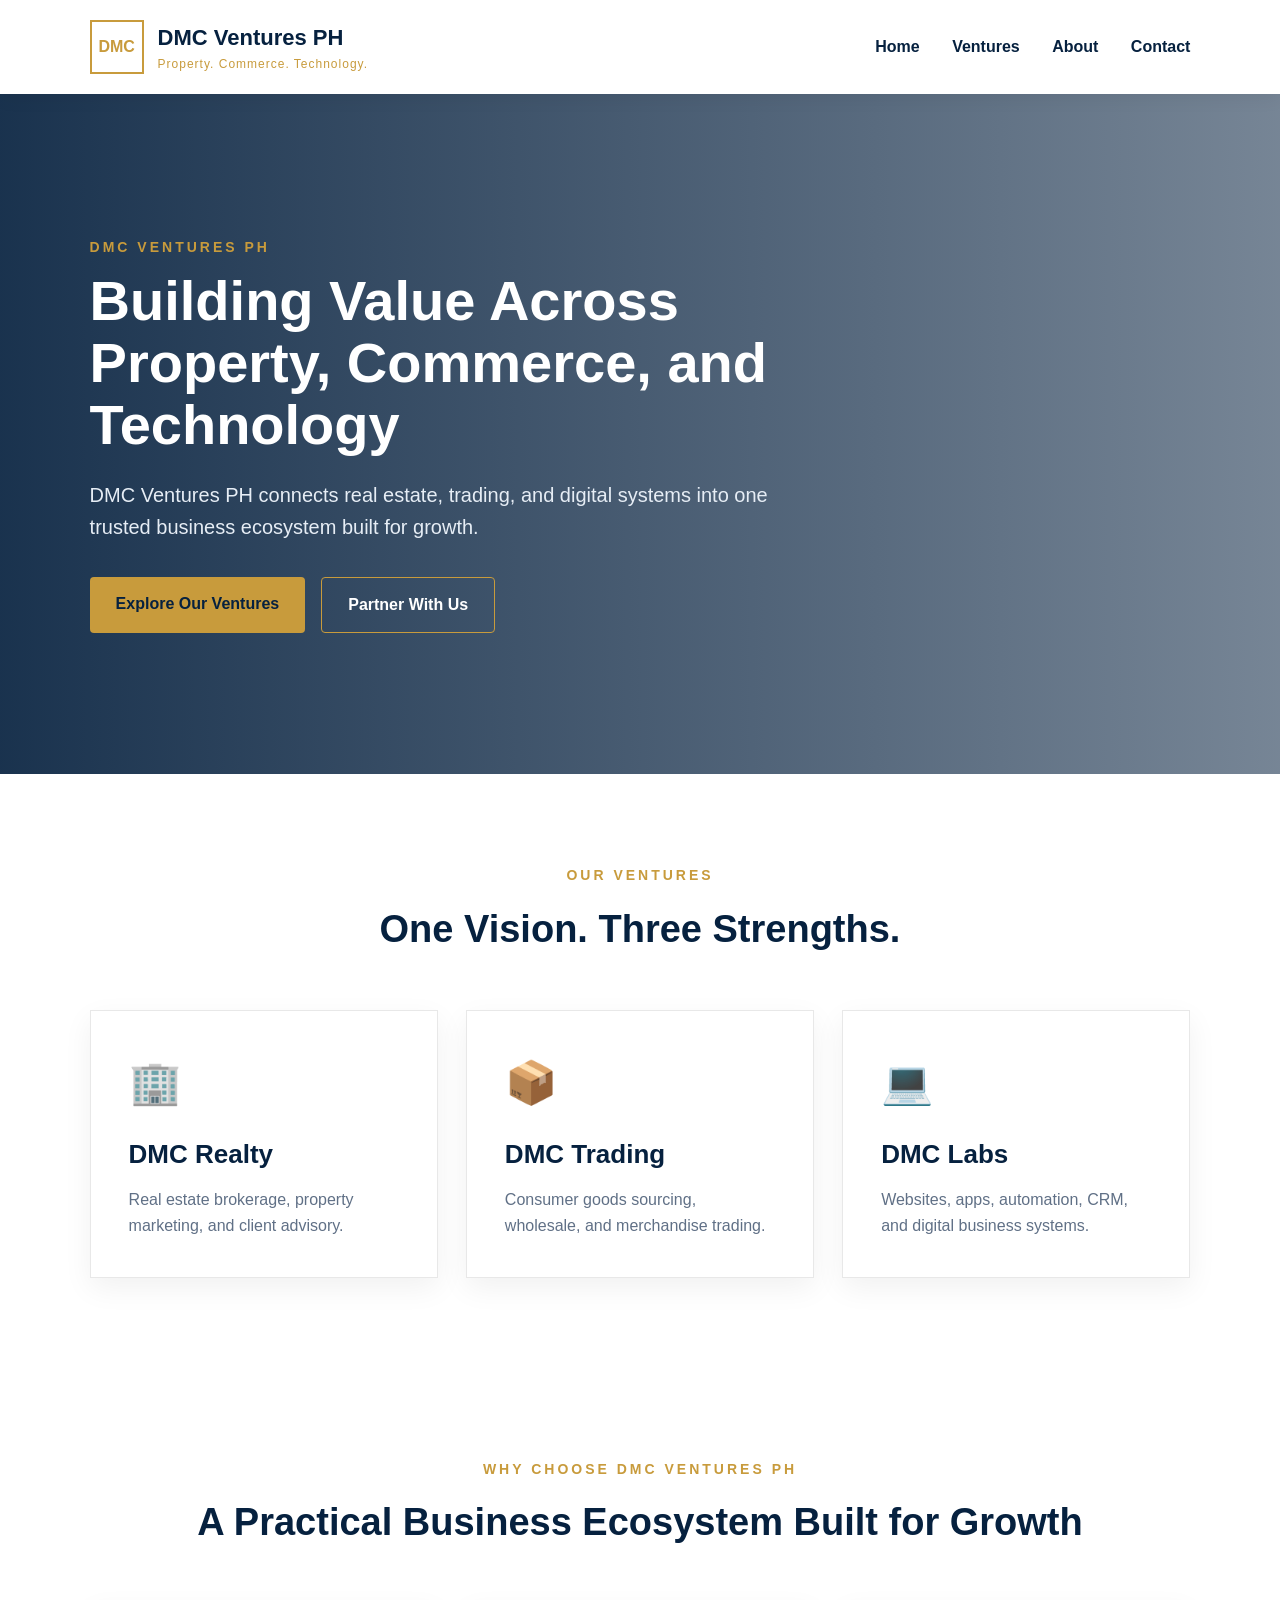
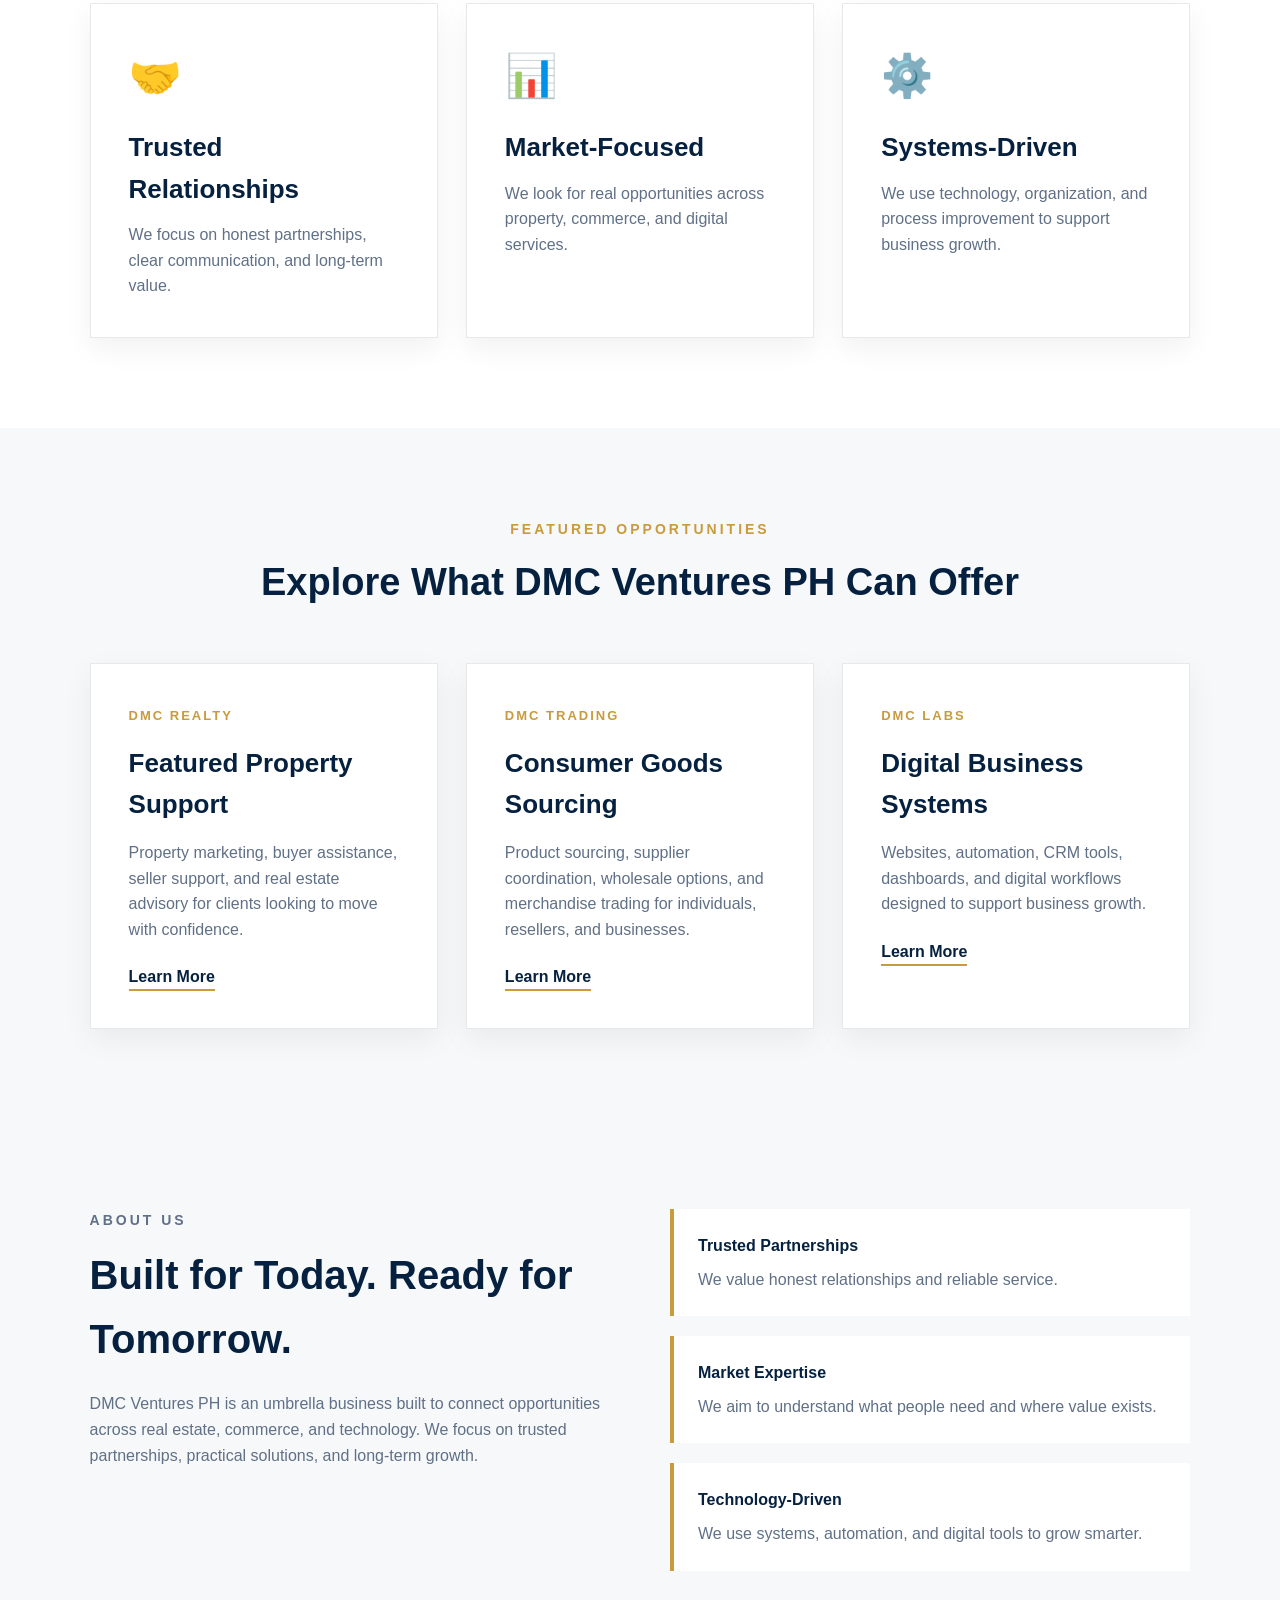
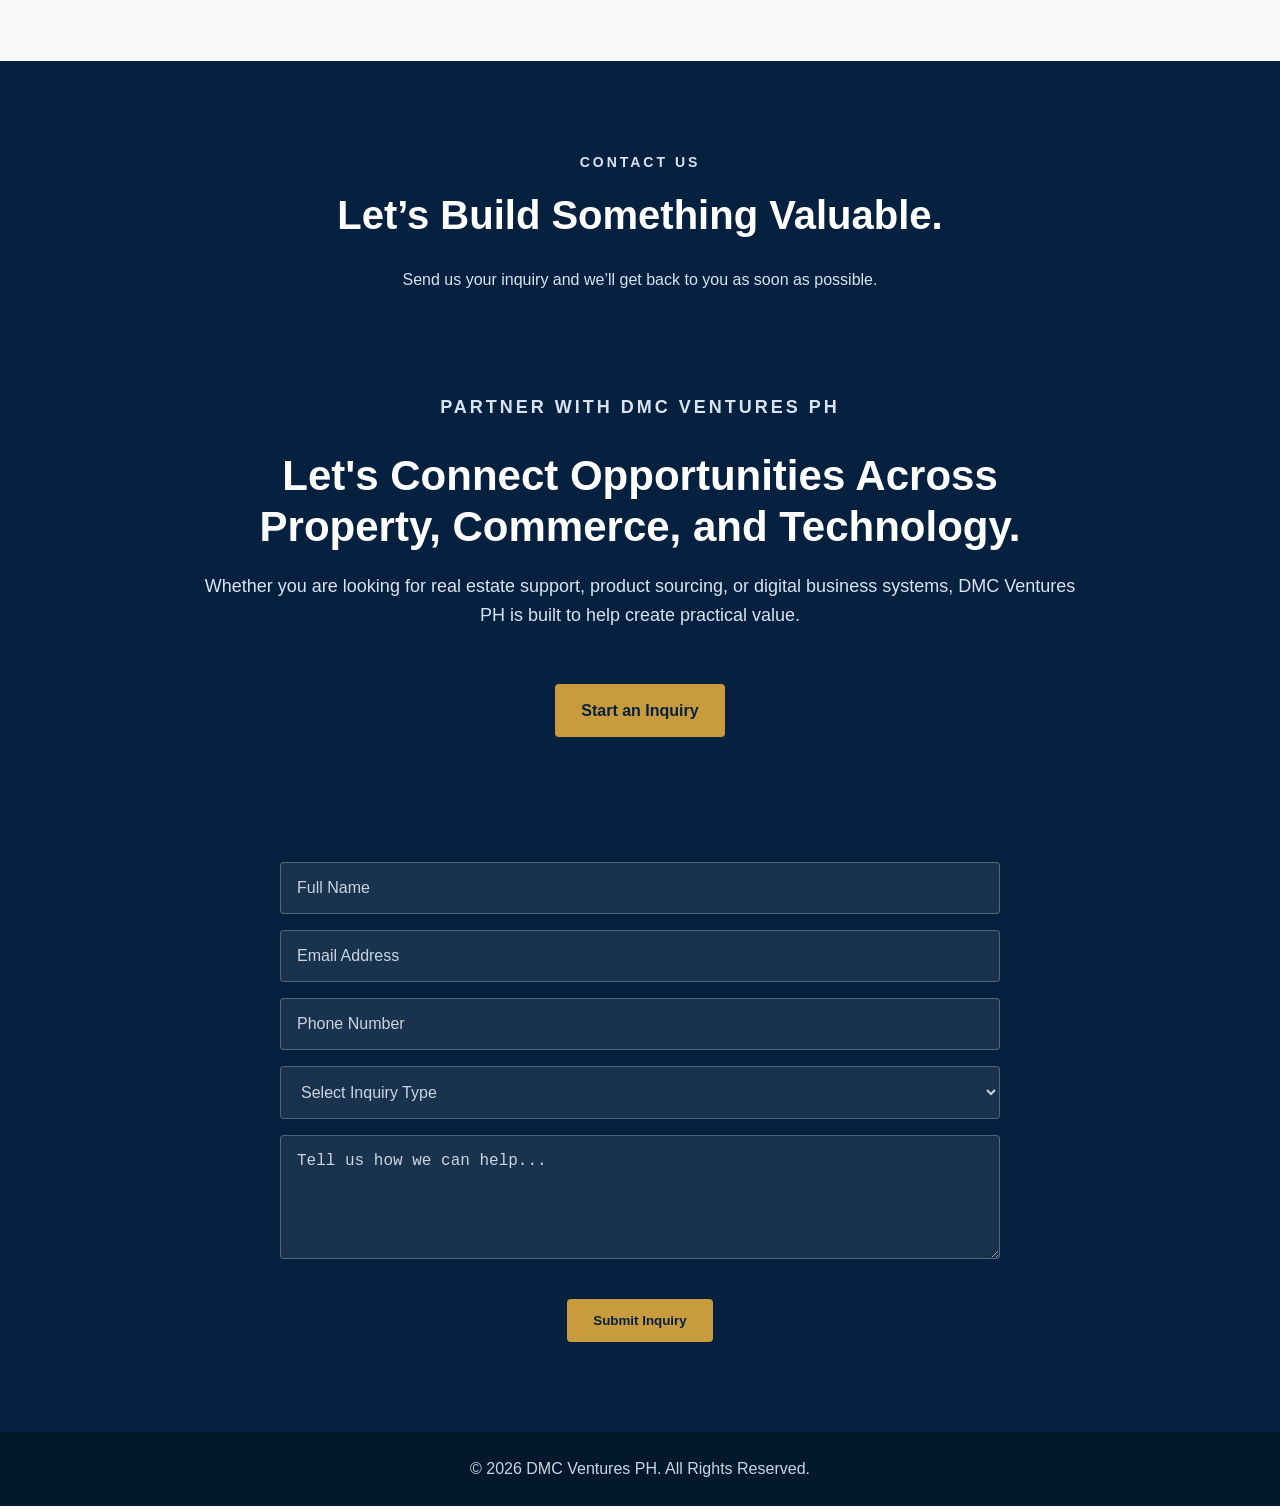
==== index.html @ 8326c9f7 "Add featured opportunities section" ====
<!DOCTYPE html>
<html lang="en">
<head>
  <meta charset="UTF-8" />
  <meta name="viewport" content="width=device-width, initial-scale=1.0" />
  <title>DMC Ventures PH</title>
  <link rel="stylesheet" href="style.css" />
</head>
<body>

  <header class="navbar">
    <div class="logo">
      <div class="logo-mark">DMC</div>
      <div>
        <h1>DMC Ventures PH</h1>
        <p>Property. Commerce. Technology.</p>
      </div>
    </div>

    <nav>
      <a href="#home">Home</a>
      <a href="#ventures">Ventures</a>
      <a href="#about">About</a>
      <a href="#contact">Contact</a>
    </nav>
  </header>

  <section id="home" class="hero">
    <div class="hero-content">
      <p class="eyebrow">DMC Ventures PH</p>
      <h2>Building Value Across Property, Commerce, and Technology</h2>
      <p class="hero-text">
        DMC Ventures PH connects real estate, trading, and digital systems into one trusted business ecosystem built for growth.
      </p>

      <div class="hero-buttons">
        <a href="#ventures" class="btn primary">Explore Our Ventures</a>
        <a href="#contact" class="btn secondary">Partner With Us</a>
      </div>
    </div>
  </section>

  <section id="ventures" class="section">
  <p class="eyebrow center">Our Ventures</p>
  <h2 class="section-title">One Vision. Three Strengths.</h2>

  <div class="cards">
    <a href="realty.html" class="card">
      <div class="icon">🏢</div>
      <h3>DMC Realty</h3>
      <p>Real estate brokerage, property marketing, and client advisory.</p>
    </a>

    <a href="trading.html" class="card">
      <div class="icon">📦</div>
      <h3>DMC Trading</h3>
      <p>Consumer goods sourcing, wholesale, and merchandise trading.</p>
    </a>

    <a href="labs.html" class="card">
      <div class="icon">💻</div>
      <h3>DMC Labs</h3>
      <p>Websites, apps, automation, CRM, and digital business systems.</p>
    </a>
  </div>
</section>

<section class="section why">
  <p class="eyebrow center">Why Choose DMC Ventures PH</p>
  <h2 class="section-title">A Practical Business Ecosystem Built for Growth</h2>

  <div class="cards">
    <div class="card">
      <div class="icon">🤝</div>
      <h3>Trusted Relationships</h3>
      <p>We focus on honest partnerships, clear communication, and long-term value.</p>
    </div>

    <div class="card">
      <div class="icon">📊</div>
      <h3>Market-Focused</h3>
      <p>We look for real opportunities across property, commerce, and digital services.</p>
    </div>

    <div class="card">
      <div class="icon">⚙️</div>
      <h3>Systems-Driven</h3>
      <p>We use technology, organization, and process improvement to support business growth.</p>
    </div>
  </div>
</section>

<section class="section featured-section">
  <p class="eyebrow center">Featured Opportunities</p>
  <h2 class="section-title">Explore What DMC Ventures PH Can Offer</h2>

  <div class="featured-grid">
    <div class="featured-card">
      <div class="featured-label">DMC Realty</div>
      <h3>Featured Property Support</h3>
      <p>
        Property marketing, buyer assistance, seller support, and real estate advisory
        for clients looking to move with confidence.
      </p>
      <a href="realty.html">Learn More</a>
    </div>

    <div class="featured-card">
      <div class="featured-label">DMC Trading</div>
      <h3>Consumer Goods Sourcing</h3>
      <p>
        Product sourcing, supplier coordination, wholesale options, and merchandise
        trading for individuals, resellers, and businesses.
      </p>
      <a href="trading.html">Learn More</a>
    </div>

    <div class="featured-card">
      <div class="featured-label">DMC Labs</div>
      <h3>Digital Business Systems</h3>
      <p>
        Websites, automation, CRM tools, dashboards, and digital workflows designed
        to support business growth.
      </p>
      <a href="labs.html">Learn More</a>
    </div>
  </div>
</section>

  <section id="about" class="about">
    <div>
      <p class="eyebrow">About Us</p>
      <h2>Built for Today. Ready for Tomorrow.</h2>
      <p>
        DMC Ventures PH is an umbrella business built to connect opportunities across
        real estate, commerce, and technology. We focus on trusted partnerships,
        practical solutions, and long-term growth.
      </p>
    </div>

    <div class="features">
      <div>
        <h4>Trusted Partnerships</h4>
        <p>We value honest relationships and reliable service.</p>
      </div>

      <div>
        <h4>Market Expertise</h4>
        <p>We aim to understand what people need and where value exists.</p>
      </div>

      <div>
        <h4>Technology-Driven</h4>
        <p>We use systems, automation, and digital tools to grow smarter.</p>
      </div>
    </div>
  </section>

  <section id="contact" class="contact">
  <p class="eyebrow center">Contact Us</p>
  <h2>Let’s Build Something Valuable.</h2>
  <p class="contact-intro">
    Send us your inquiry and we’ll get back to you as soon as possible.
  </p>

  <section class="cta-section">
    <div class="cta-content">
      <p class="eyebrow">Partner With DMC Ventures PH</p>
      <h2>Let's Connect Opportunities Across Property, Commerce, and Technology.</h2>
      <p>
        Whether you are looking for real estate support, product sourcing, or digital business systems,
        DMC Ventures PH is built to help create practical value.
      </p>
      <a href="#contact" class="btn primary">Start an Inquiry</a>
    </div>
  </section>

  <form class="contact-form" action="thank-you.html" method="get">
    <input type="text" placeholder="Full Name" required />
    <input type="email" placeholder="Email Address" required />
    <input type="text" placeholder="Phone Number" />
    
    <select required>
      <option value="">Select Inquiry Type</option>
      <option value="realty">DMC Realty</option>
      <option value="trading">DMC Trading</option>
      <option value="labs">DMC Labs</option>
      <option value="general">General Inquiry</option>
    </select>

    <textarea placeholder="Tell us how we can help..." rows="5" required></textarea>

    <button type="submit" class="btn primary">Submit Inquiry</button>
  </form>

  <p id="formMessage" class="form-message"></p>
</section>

  <footer>
    <p>© 2026 DMC Ventures PH. All Rights Reserved.</p>
  </footer>

  <script src="script.js"></script>
</body>
</html>
---- style.css ----
:root {
  --navy: #06213f;
  --gold: #c89b3c;
  --light: #f7f8fa;
  --text: #1c2a39;
  --muted: #607086;
  --white: #ffffff;
}

* {
  margin: 0;
  padding: 0;
  box-sizing: border-box;
}

body {
  font-family: Arial, sans-serif;
  color: var(--text);
  background: var(--white);
  line-height: 1.6;
}

.navbar {
  width: 100%;
  padding: 20px 7%;
  display: flex;
  justify-content: space-between;
  align-items: center;
  background: var(--white);
  box-shadow: 0 4px 18px rgba(0, 0, 0, 0.06);
  position: sticky;
  top: 0;
  z-index: 10;
}

.logo {
  display: flex;
  align-items: center;
  gap: 14px;
}

.logo-mark {
  width: 54px;
  height: 54px;
  border: 2px solid var(--gold);
  color: var(--gold);
  display: flex;
  align-items: center;
  justify-content: center;
  font-weight: bold;
}

.logo h1 {
  font-size: 22px;
  color: var(--navy);
}

.logo p {
  font-size: 12px;
  color: var(--gold);
  letter-spacing: 1px;
}

nav a {
  text-decoration: none;
  color: var(--navy);
  margin-left: 28px;
  font-weight: 600;
}

nav a:hover {
  color: var(--gold);
}

.hero {
  min-height: 680px;
  background:
    linear-gradient(90deg, rgba(6, 33, 63, 0.92), rgba(6, 33, 63, 0.55)),
    url("https://images.unsplash.com/photo-1518005020951-eccb494ad742?auto=format&fit=crop&w=1600&q=80");
  background-size: cover;
  background-position: center;
  display: flex;
  align-items: center;
  padding: 0 7%;
  color: var(--white);
}

.hero-content {
  max-width: 720px;
}

.eyebrow {
  color: var(--gold);
  text-transform: uppercase;
  letter-spacing: 3px;
  font-weight: bold;
  font-size: 14px;
  margin-bottom: 12px;
}

.center {
  text-align: center;
}

.hero h2 {
  font-size: 56px;
  line-height: 1.1;
  margin-bottom: 24px;
}

.hero-text {
  font-size: 20px;
  color: #e6edf5;
  margin-bottom: 34px;
}

.hero-buttons {
  display: flex;
  gap: 16px;
}

.btn {
  display: inline-block;
  padding: 14px 26px;
  border-radius: 4px;
  text-decoration: none;
  font-weight: bold;
}

.primary {
  background: var(--gold);
  color: var(--navy);
}

.secondary {
  border: 1px solid var(--gold);
  color: var(--white);
}

.section {
  padding: 90px 7%;
  background: var(--white);
}

.section-title {
  text-align: center;
  font-size: 38px;
  color: var(--navy);
  margin-bottom: 50px;
}

.cards {
  display: grid;
  grid-template-columns: repeat(3, 1fr);
  gap: 28px;
}

.card {
  padding: 38px;
  border: 1px solid #e8e8e8;
  background: var(--white);
  box-shadow: 0 10px 28px rgba(0, 0, 0, 0.06);
  text-decoration: none;
  color: inherit;
  transition: transform 0.25s ease, box-shadow 0.25s ease;
}

.card:hover {
  transform: translateY(-8px);
  box-shadow: 0 18px 40px rgba(0, 0, 0, 0.12);
}


.icon {
  font-size: 42px;
  margin-bottom: 18px;
}

.card h3 {
  color: var(--navy);
  font-size: 26px;
  margin-bottom: 12px;
}

.card p {
  color: var(--muted);
}

.about {
  padding: 90px 7%;
  background: var(--light);
  display: grid;
  grid-template-columns: 1fr 1fr;
  gap: 60px;
}

.about h2 {
  color: var(--navy);
  font-size: 40px;
  margin-bottom: 20px;
}

.about p {
  color: var(--muted);
}

.features {
  display: grid;
  gap: 20px;
}

.features div {
  background: var(--white);
  padding: 24px;
  border-left: 4px solid var(--gold);
}

.features h4 {
  color: var(--navy);
  margin-bottom: 8px;
}

.contact {
  padding: 90px 7%;
  text-align: center;
  background: var(--navy);
  color: var(--white);
}

.contact h2 {
  font-size: 40px;
  margin-bottom: 20px;
}

.contact p {
  margin-bottom: 10px;
  color: #d8e3ef;
}

.contact .btn {
  margin-top: 24px;
}

footer {
  background: #03172d;
  color: #cbd5e1;
  text-align: center;
  padding: 24px;
}

@media (max-width: 900px) {
  .navbar {
    flex-direction: column;
    gap: 20px;
  }

  nav a {
    margin: 0 10px;
  }

  .hero h2 {
    font-size: 40px;
  }

  .cards,
  .about {
    grid-template-columns: 1fr;
  }

  .hero-buttons {
    flex-direction: column;
  }
}

.realty-hero {
  background:
    linear-gradient(90deg, rgba(6, 33, 63, 0.92), rgba(6, 33, 63, 0.48)),
    url("https://images.unsplash.com/photo-1560518883-ce09059eeffa?auto=format&fit=crop&w=1600&q=80");
  background-size: cover;
  background-position: center;
}

.trading-hero {
  background:
    linear-gradient(90deg, rgba(6, 33, 63, 0.92), rgba(6, 33, 63, 0.48)),
    url("https://images.unsplash.com/photo-1586528116311-ad8dd3c8310d?auto=format&fit=crop&w=1600&q=80");
  background-size: cover;
  background-position: center;
}

.labs-hero {
  background:
    linear-gradient(90deg, rgba(6, 33, 63, 0.92), rgba(6, 33, 63, 0.48)),
    url("https://images.unsplash.com/photo-1516321318423-f06f85e504b3?auto=format&fit=crop&w=1600&q=80");
  background-size: cover;
  background-position: center;
}

.contact-intro {
  max-width: 620px;
  margin: 0 auto 30px;
}

.contact-form {
  max-width: 720px;
  margin: 35px auto 0;
  display: grid;
  gap: 16px;
}

.contact-form input,
.contact-form select,
.contact-form textarea {
  width: 100%;
  padding: 16px;
  border: 1px solid rgba(255, 255, 255, 0.25);
  border-radius: 4px;
  background: rgba(255, 255, 255, 0.08);
  color: white;
  font-size: 16px;
  outline: none;
}

.contact-form input::placeholder,
.contact-form textarea::placeholder {
  color: #cbd5e1;
}

.contact-form select {
  color: #cbd5e1;
}

.contact-form option {
  color: #06213f;
}

.contact-form button {
  border: none;
  cursor: pointer;
  width: fit-content;
  margin: 10px auto 0;
}

.form-message {
  margin-top: 20px;
  color: #c89b3c;
  font-weight: bold;
  display: none;
}

.form-message.show {
  display: block;
}

.thank-you-page {
  min-height: 70vh;
  background: var(--light);
  display: flex;
  align-items: center;
  justify-content: center;
  padding: 80px 7%;
}

.thank-you-box {
  max-width: 760px;
  background: var(--white);
  padding: 60px;
  text-align: center;
  box-shadow: 0 14px 40px rgba(0, 0, 0, 0.08);
  border-top: 5px solid var(--gold);
}

.thank-you-box h2 {
  color: var(--navy);
  font-size: 42px;
  margin-bottom: 20px;
}

.thank-you-box p {
  color: var(--muted);
  margin-bottom: 30px;
}

.cta-section {
  padding: 90px 7%;
  background:
    linear-gradient(90deg, rgba(6, 33, 63, 0.94), rgba(6, 33, 63, 0.82)),
    url("https://images.unsplash.com/photo-1486406146926-c627a92ad1ab?auto=format&fit=crop&w=1600&q=80");
  background-size: cover;
  background-position: center;
  color: var(--white);
  text-align: center;
}

.cta-content {
  max-width: 900px;
  margin: 0 auto;
}

.cta-content h2 {
  font-size: 42px;
  line-height: 1.2;
  margin-bottom: 20px;
}

.cta-content p {
  color: #d8e3ef;
  font-size: 18px;
  margin-bottom: 30px;
}

.process-section {
  background: var(--light);
}

.process-grid {
  display: grid;
  grid-template-columns: repeat(3, 1fr);
  gap: 28px;
}

.process-step {
  background: var(--white);
  padding: 36px;
  border-top: 4px solid var(--gold);
  box-shadow: 0 10px 28px rgba(0, 0, 0, 0.06);
}

.process-step span {
  color: var(--gold);
  font-size: 18px;
  font-weight: bold;
  letter-spacing: 2px;
}

.process-step h3 {
  color: var(--navy);
  font-size: 24px;
  margin: 14px 0 10px;
}

.process-step p {
  color: var(--muted);
}

@media (max-width: 900px) {
  .process-grid {
    grid-template-columns: 1fr;
  }
}

.featured-section {
  background: var(--light);
}

.featured-grid {
  display: grid;
  grid-template-columns: repeat(3, 1fr);
  gap: 28px;
}

.featured-card {
  background: var(--white);
  padding: 38px;
  border: 1px solid #e8e8e8;
  box-shadow: 0 10px 28px rgba(0, 0, 0, 0.06);
  transition: transform 0.25s ease, box-shadow 0.25s ease;
}

.featured-card:hover {
  transform: translateY(-8px);
  box-shadow: 0 18px 40px rgba(0, 0, 0, 0.12);
}

.featured-label {
  display: inline-block;
  color: var(--gold);
  font-size: 13px;
  font-weight: bold;
  text-transform: uppercase;
  letter-spacing: 2px;
  margin-bottom: 16px;
}

.featured-card h3 {
  color: var(--navy);
  font-size: 26px;
  margin-bottom: 14px;
}

.featured-card p {
  color: var(--muted);
  margin-bottom: 22px;
}

.featured-card a {
  color: var(--navy);
  font-weight: bold;
  text-decoration: none;
  border-bottom: 2px solid var(--gold);
  padding-bottom: 4px;
}

.featured-card a:hover {
  color: var(--gold);
}

@media (max-width: 900px) {
  .featured-grid {
    grid-template-columns: 1fr;
  }
}
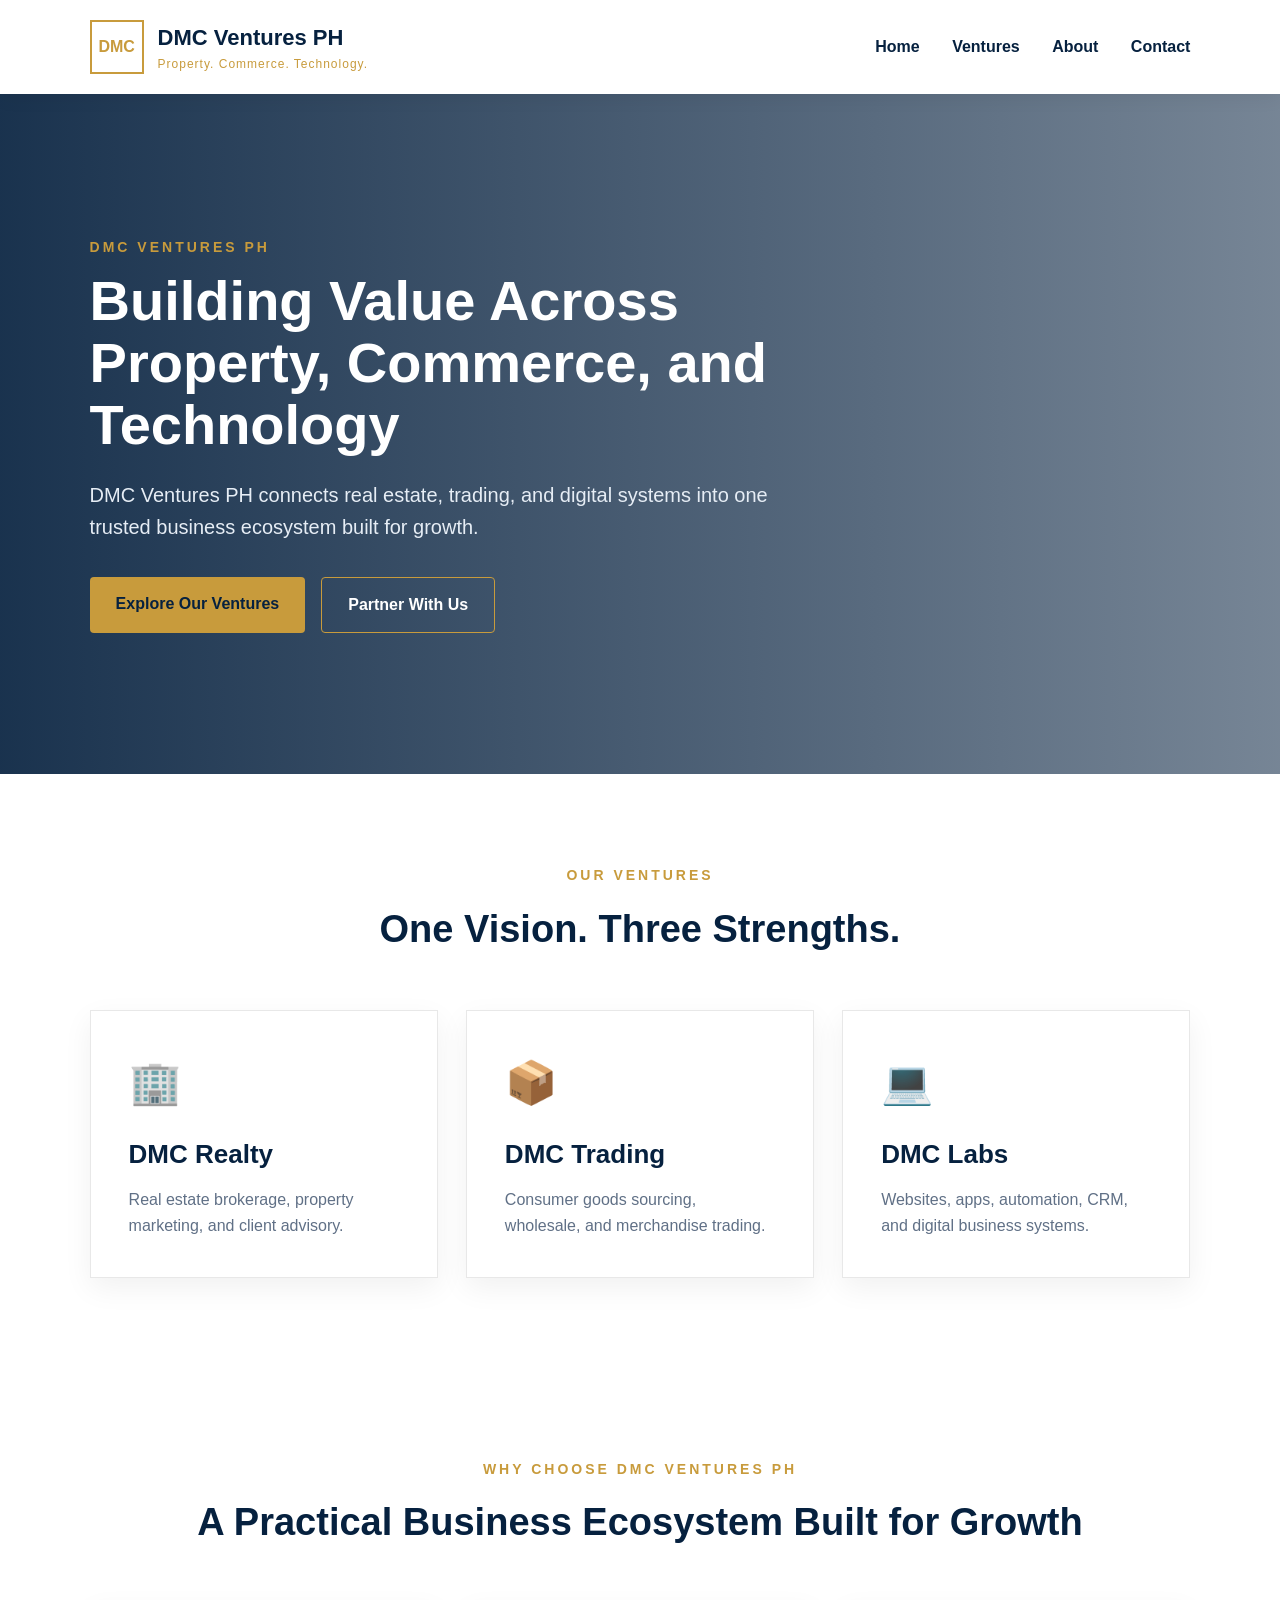
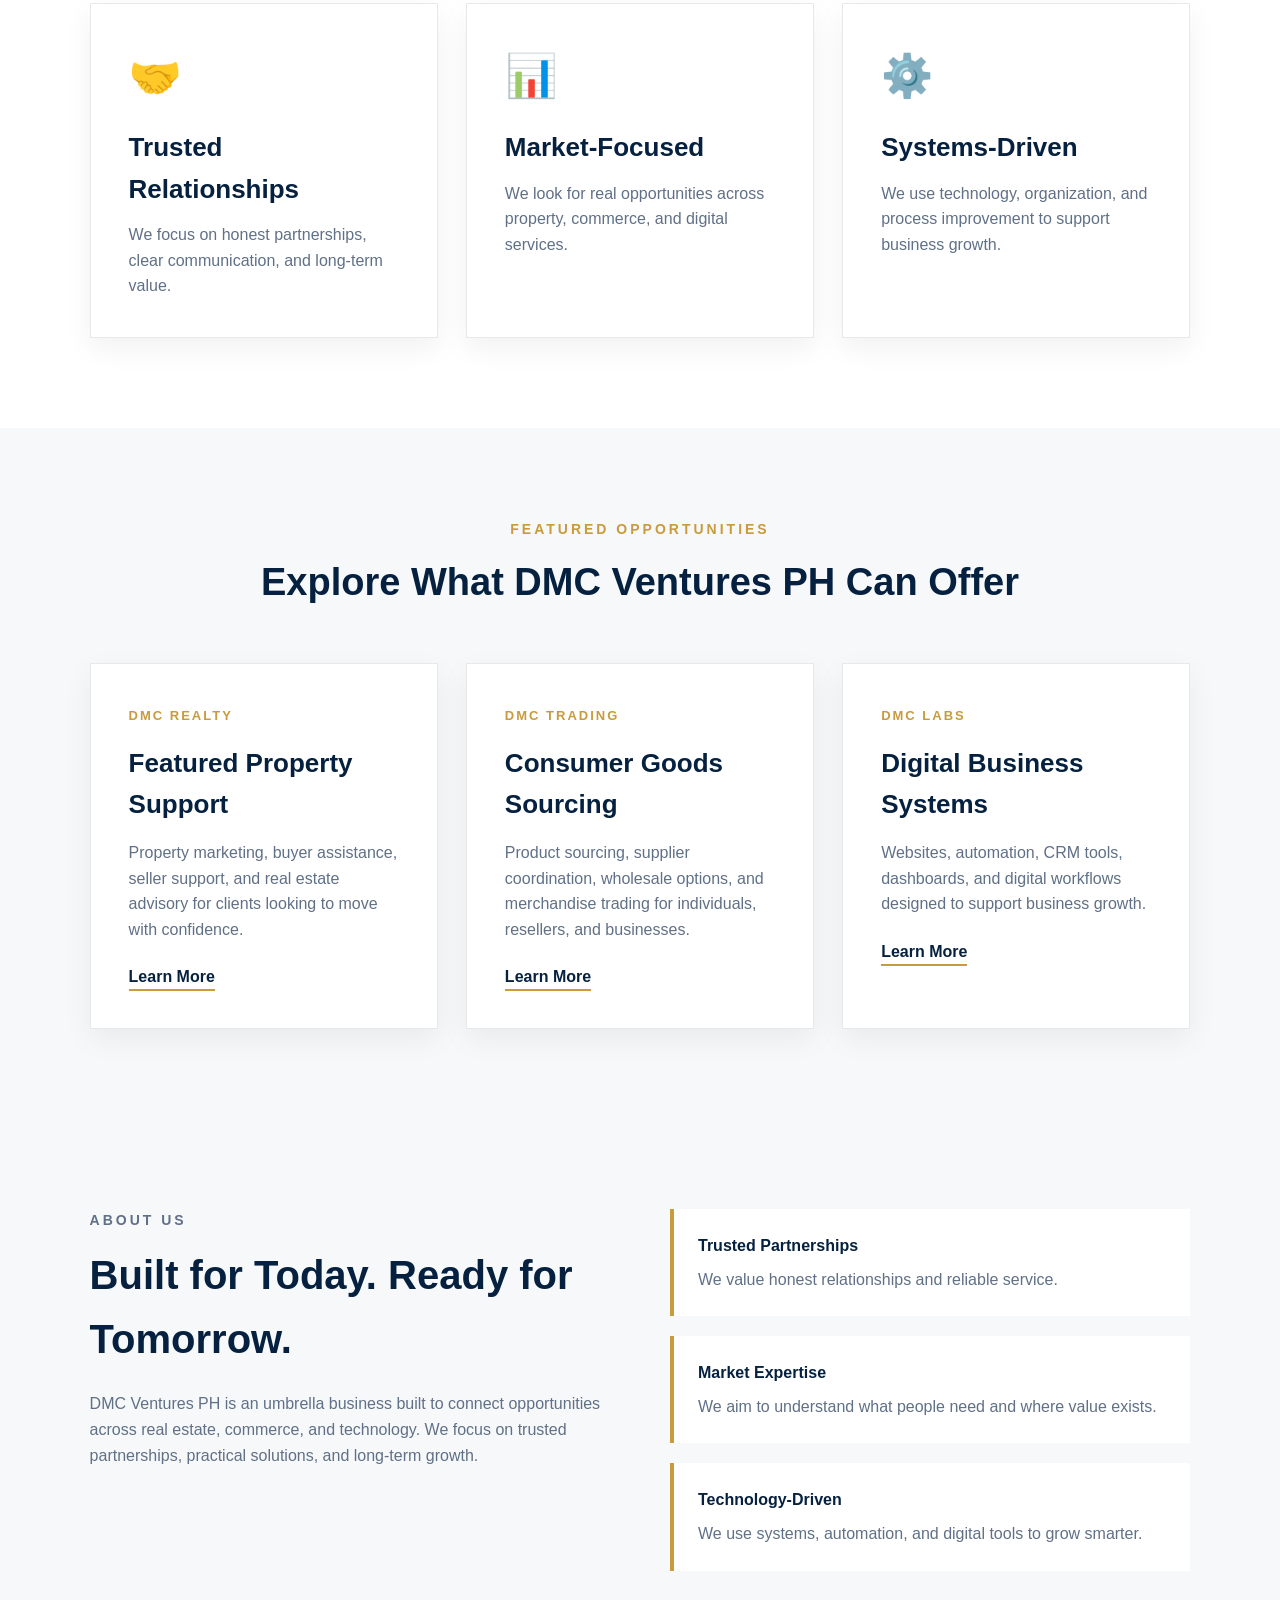
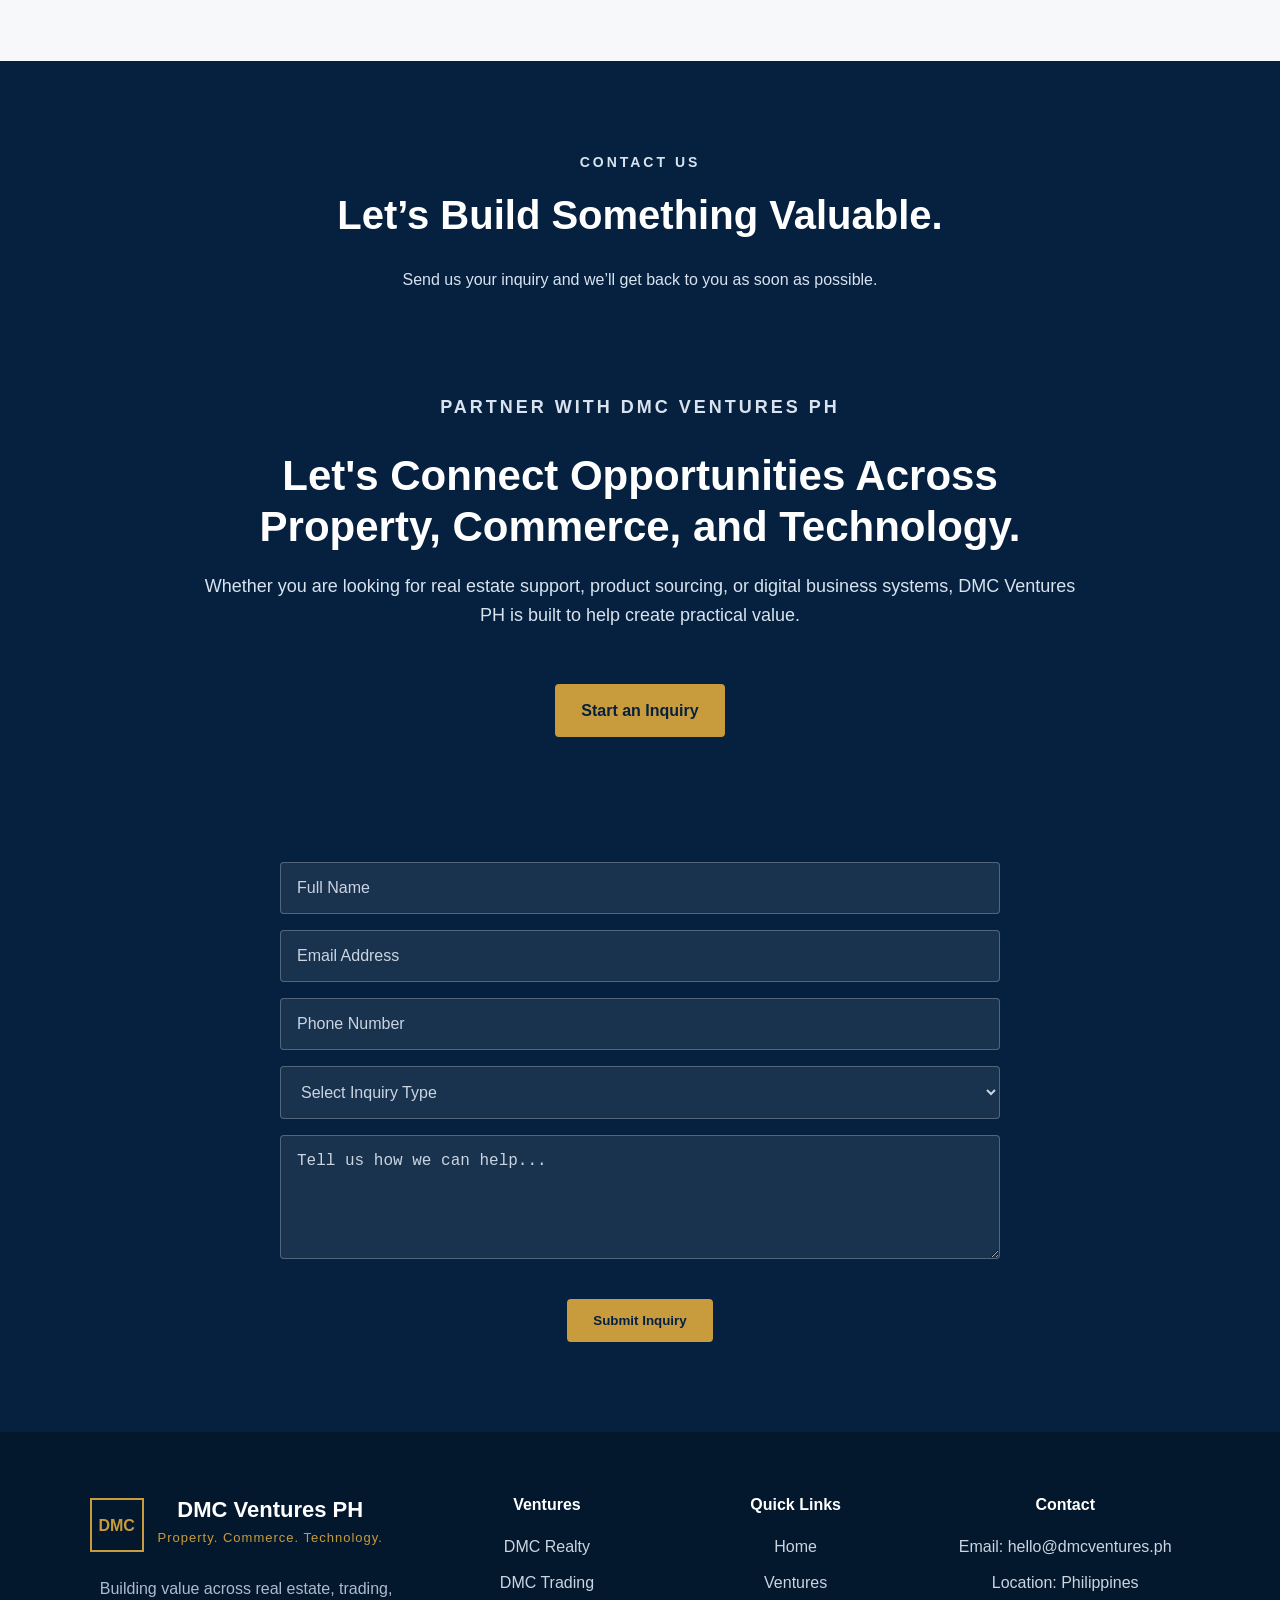
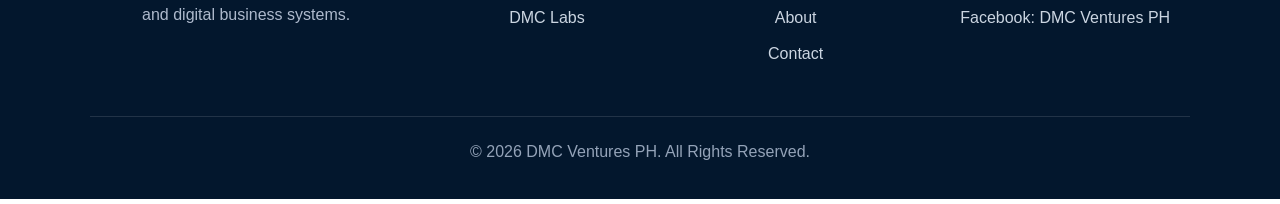
==== commit 1a9d579b: "Upgrade footer and quick links" ====
--- a/index.html
+++ b/index.html
@@ -196,9 +196,48 @@
   <p id="formMessage" class="form-message"></p>
 </section>
 
-  <footer>
+  <footer class="site-footer">
+  <div class="footer-grid">
+    <div>
+      <div class="footer-brand">
+        <div class="logo-mark">DMC</div>
+        <div>
+          <h3>DMC Ventures PH</h3>
+          <p>Property. Commerce. Technology.</p>
+        </div>
+      </div>
+      <p class="footer-text">
+        Building value across real estate, trading, and digital business systems.
+      </p>
+    </div>
+
+    <div>
+      <h4>Ventures</h4>
+      <a href="realty.html">DMC Realty</a>
+      <a href="trading.html">DMC Trading</a>
+      <a href="labs.html">DMC Labs</a>
+    </div>
+
+    <div>
+      <h4>Quick Links</h4>
+      <a href="#home">Home</a>
+      <a href="#ventures">Ventures</a>
+      <a href="#about">About</a>
+      <a href="#contact">Contact</a>
+    </div>
+
+    <div>
+      <h4>Contact</h4>
+      <p>Email: hello@dmcventures.ph</p>
+      <p>Location: Philippines</p>
+      <p>Facebook: DMC Ventures PH</p>
+    </div>
+  </div>
+
+  <div class="footer-bottom">
     <p>© 2026 DMC Ventures PH. All Rights Reserved.</p>
-  </footer>
+  </div>
+</footer>
 
   <script src="script.js"></script>
 </body>
--- a/style.css
+++ b/style.css
@@ -509,4 +509,73 @@
   .featured-grid {
     grid-template-columns: 1fr;
   }
+}
+
+.site-footer {
+  background: #03172d;
+  color: #cbd5e1;
+  padding: 60px 7% 24px;
+}
+
+.footer-grid {
+  display: grid;
+  grid-template-columns: 1.5fr 1fr 1fr 1.2fr;
+  gap: 40px;
+  margin-bottom: 40px;
+}
+
+.footer-brand {
+  display: flex;
+  align-items: center;
+  gap: 14px;
+  margin-bottom: 18px;
+}
+
+.footer-brand h3 {
+  color: var(--white);
+  font-size: 22px;
+}
+
+.footer-brand p {
+  color: var(--gold);
+  font-size: 13px;
+  letter-spacing: 1px;
+}
+
+.footer-text {
+  max-width: 360px;
+  color: #aebacd;
+}
+
+.site-footer h4 {
+  color: var(--white);
+  margin-bottom: 16px;
+}
+
+.site-footer a {
+  display: block;
+  color: #cbd5e1;
+  text-decoration: none;
+  margin-bottom: 10px;
+}
+
+.site-footer a:hover {
+  color: var(--gold);
+}
+
+.site-footer p {
+  margin-bottom: 10px;
+}
+
+.footer-bottom {
+  border-top: 1px solid rgba(255, 255, 255, 0.12);
+  padding-top: 22px;
+  text-align: center;
+  color: #94a3b8;
+}
+
+@media (max-width: 900px) {
+  .footer-grid {
+    grid-template-columns: 1fr;
+  }
 }
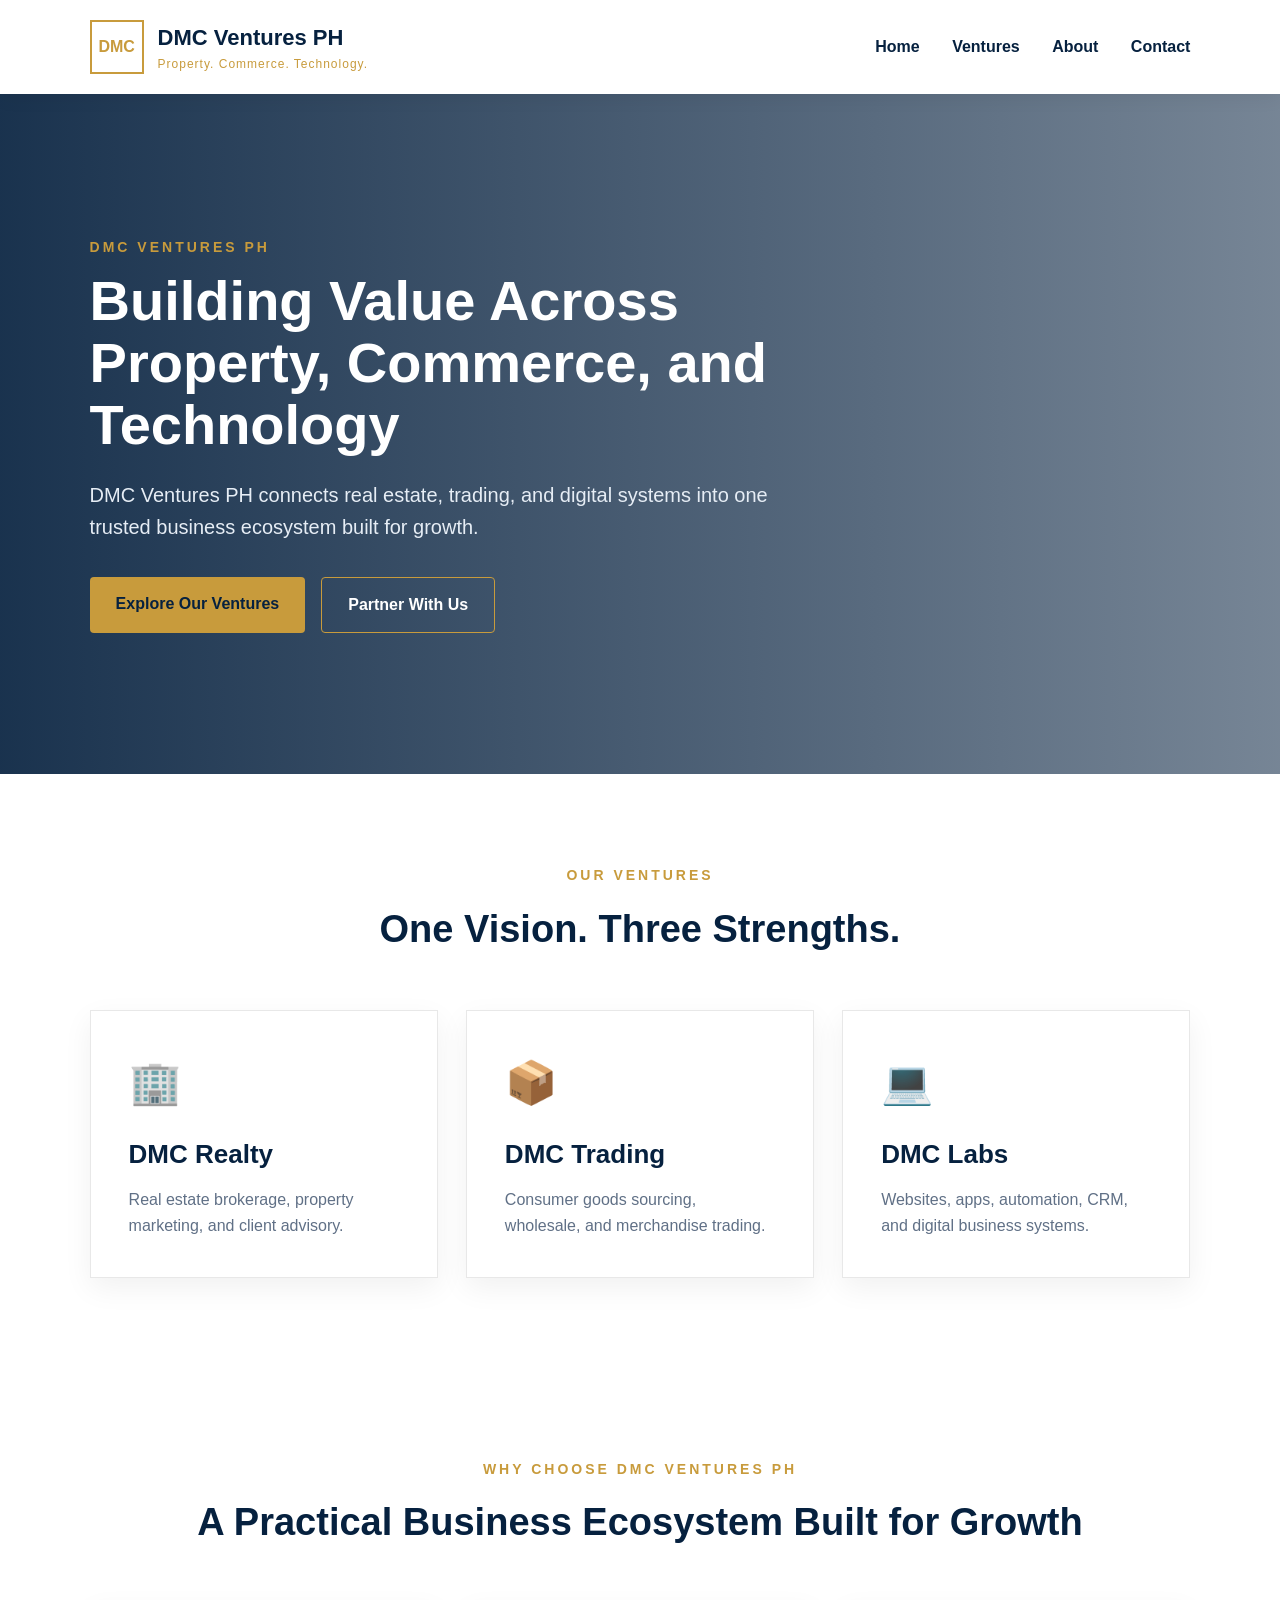
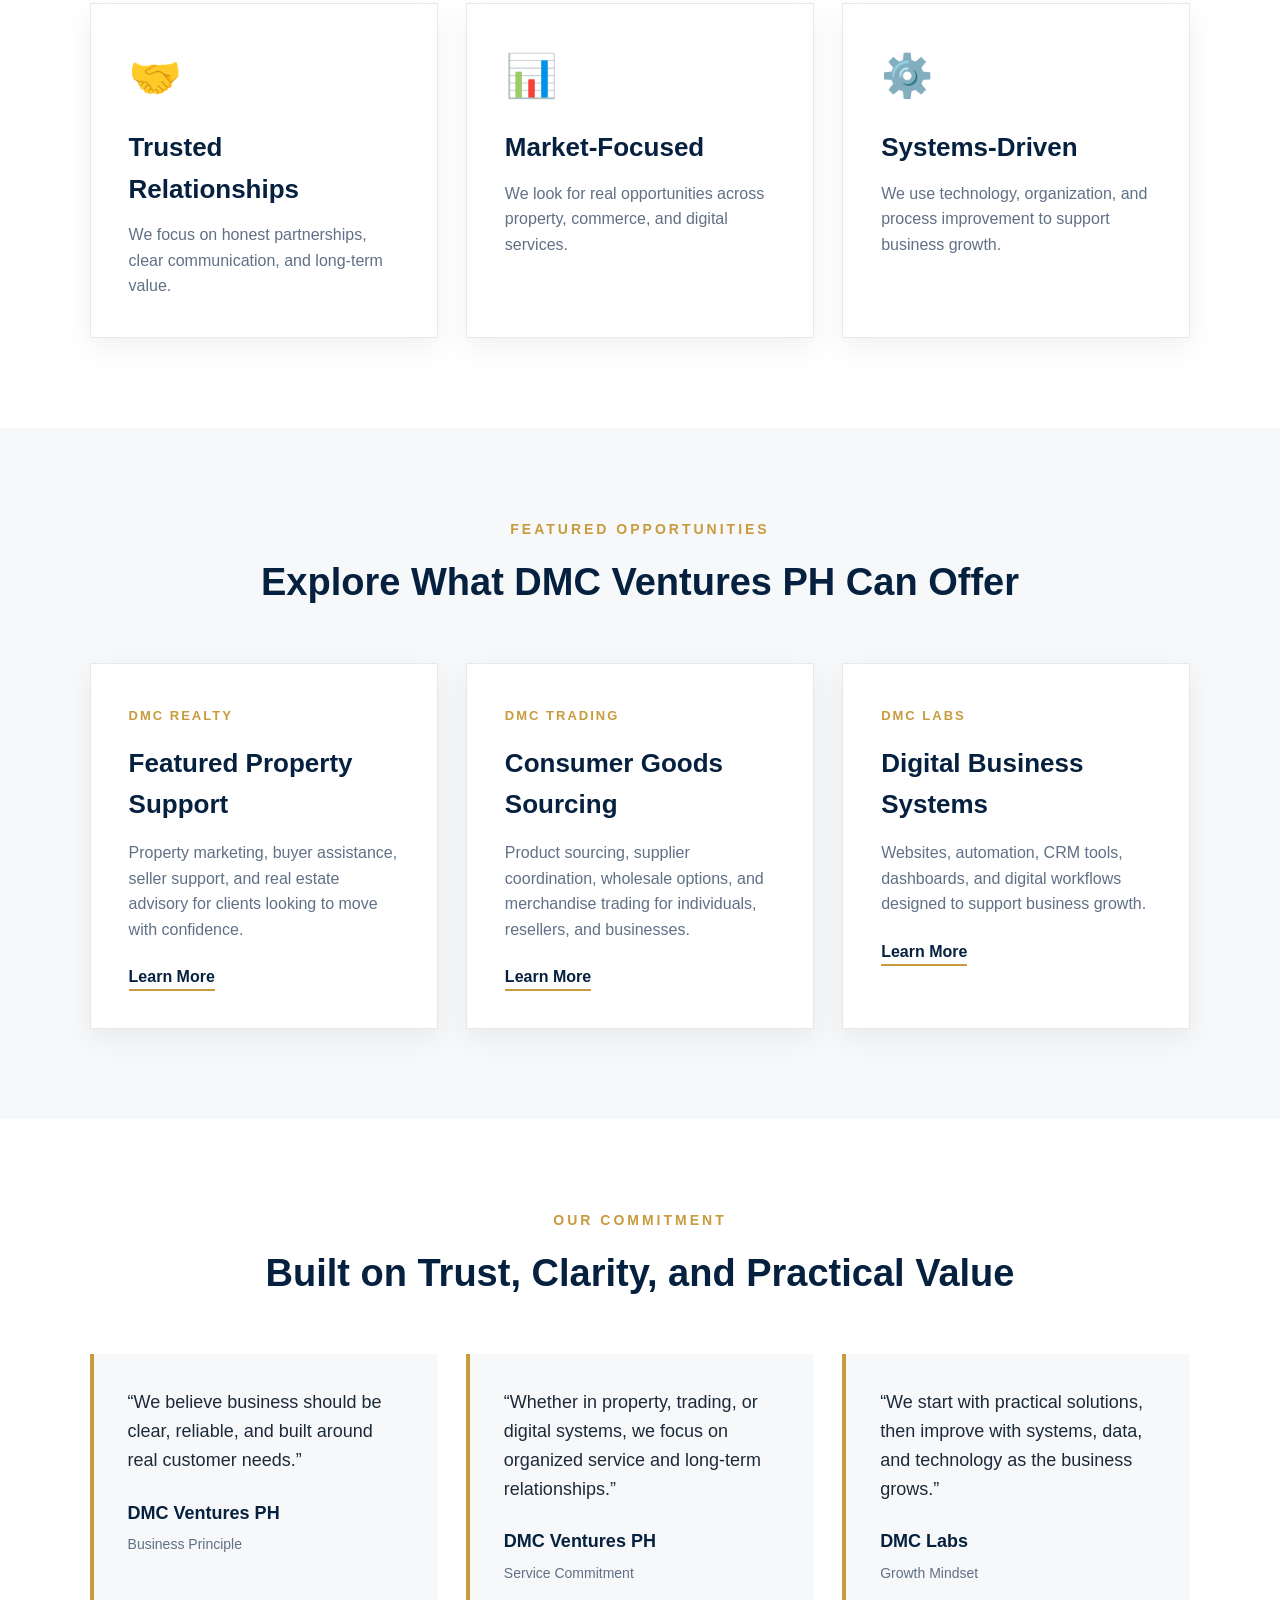
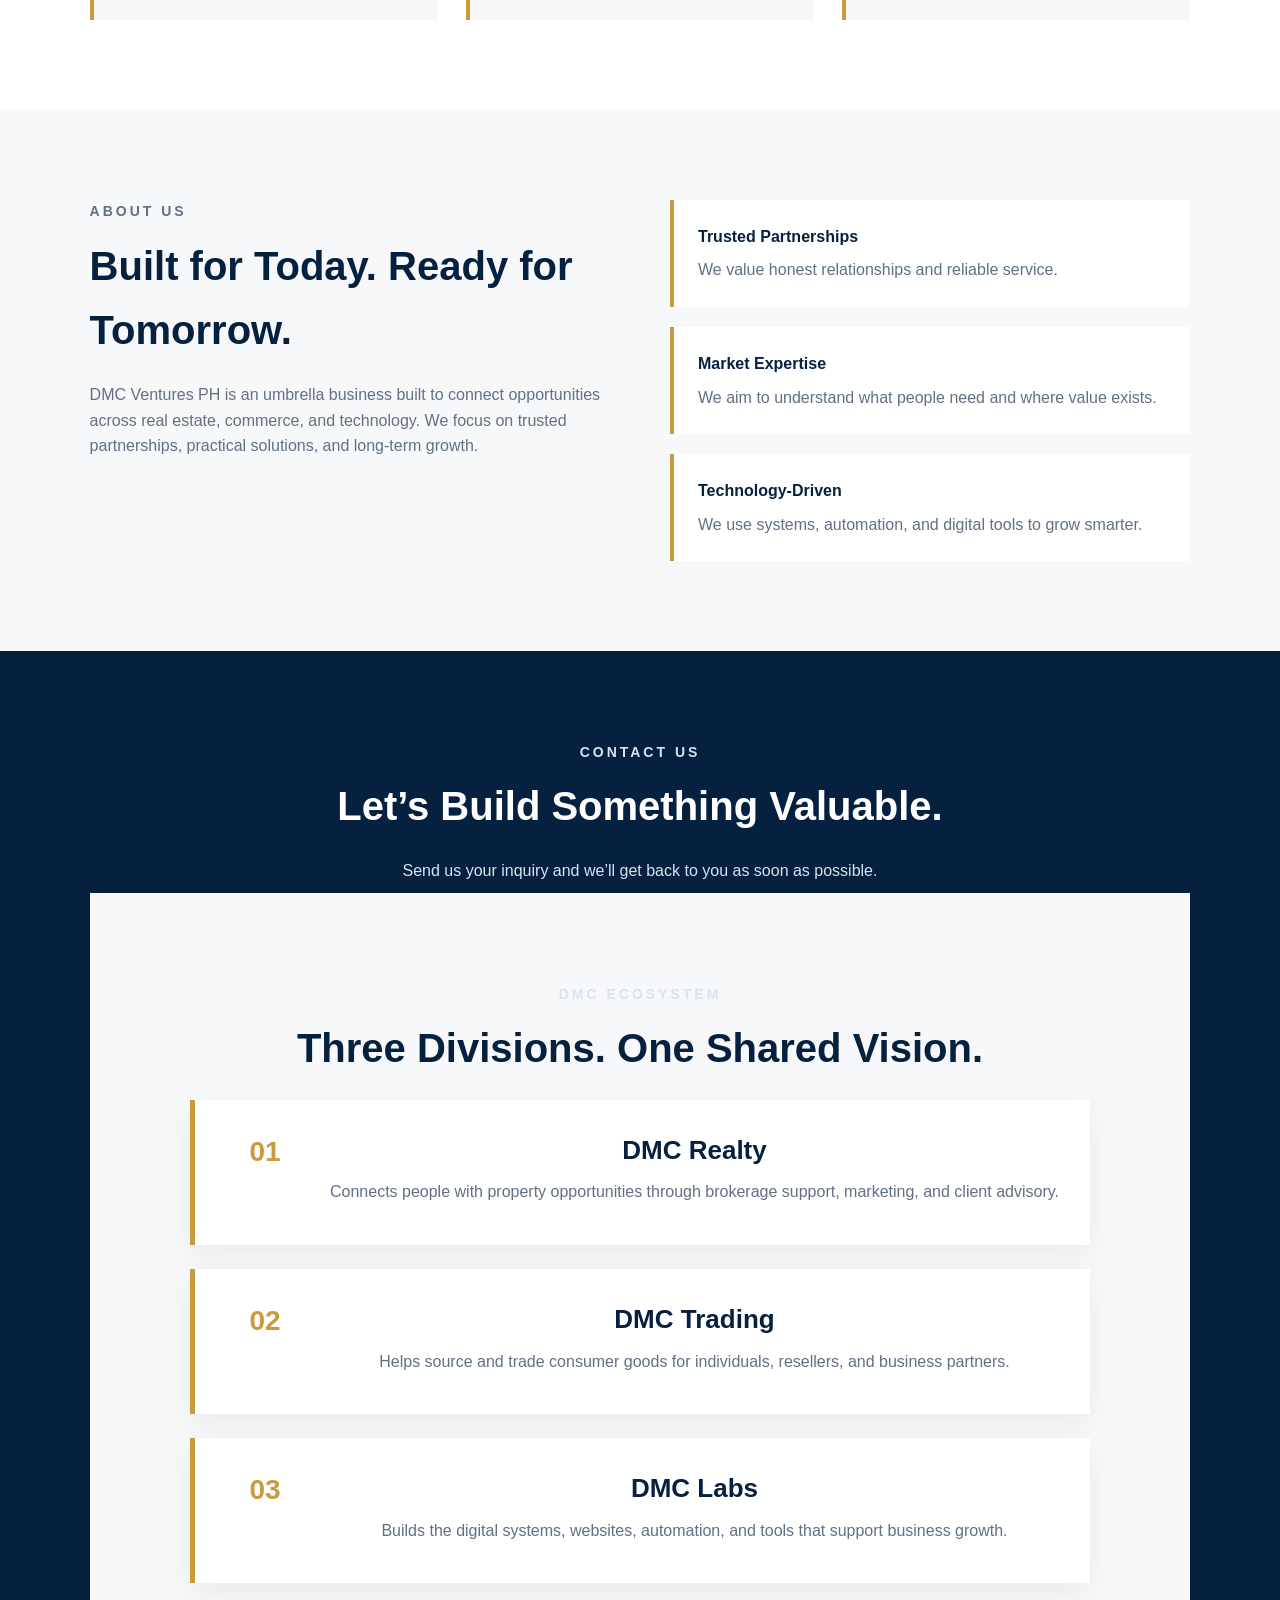
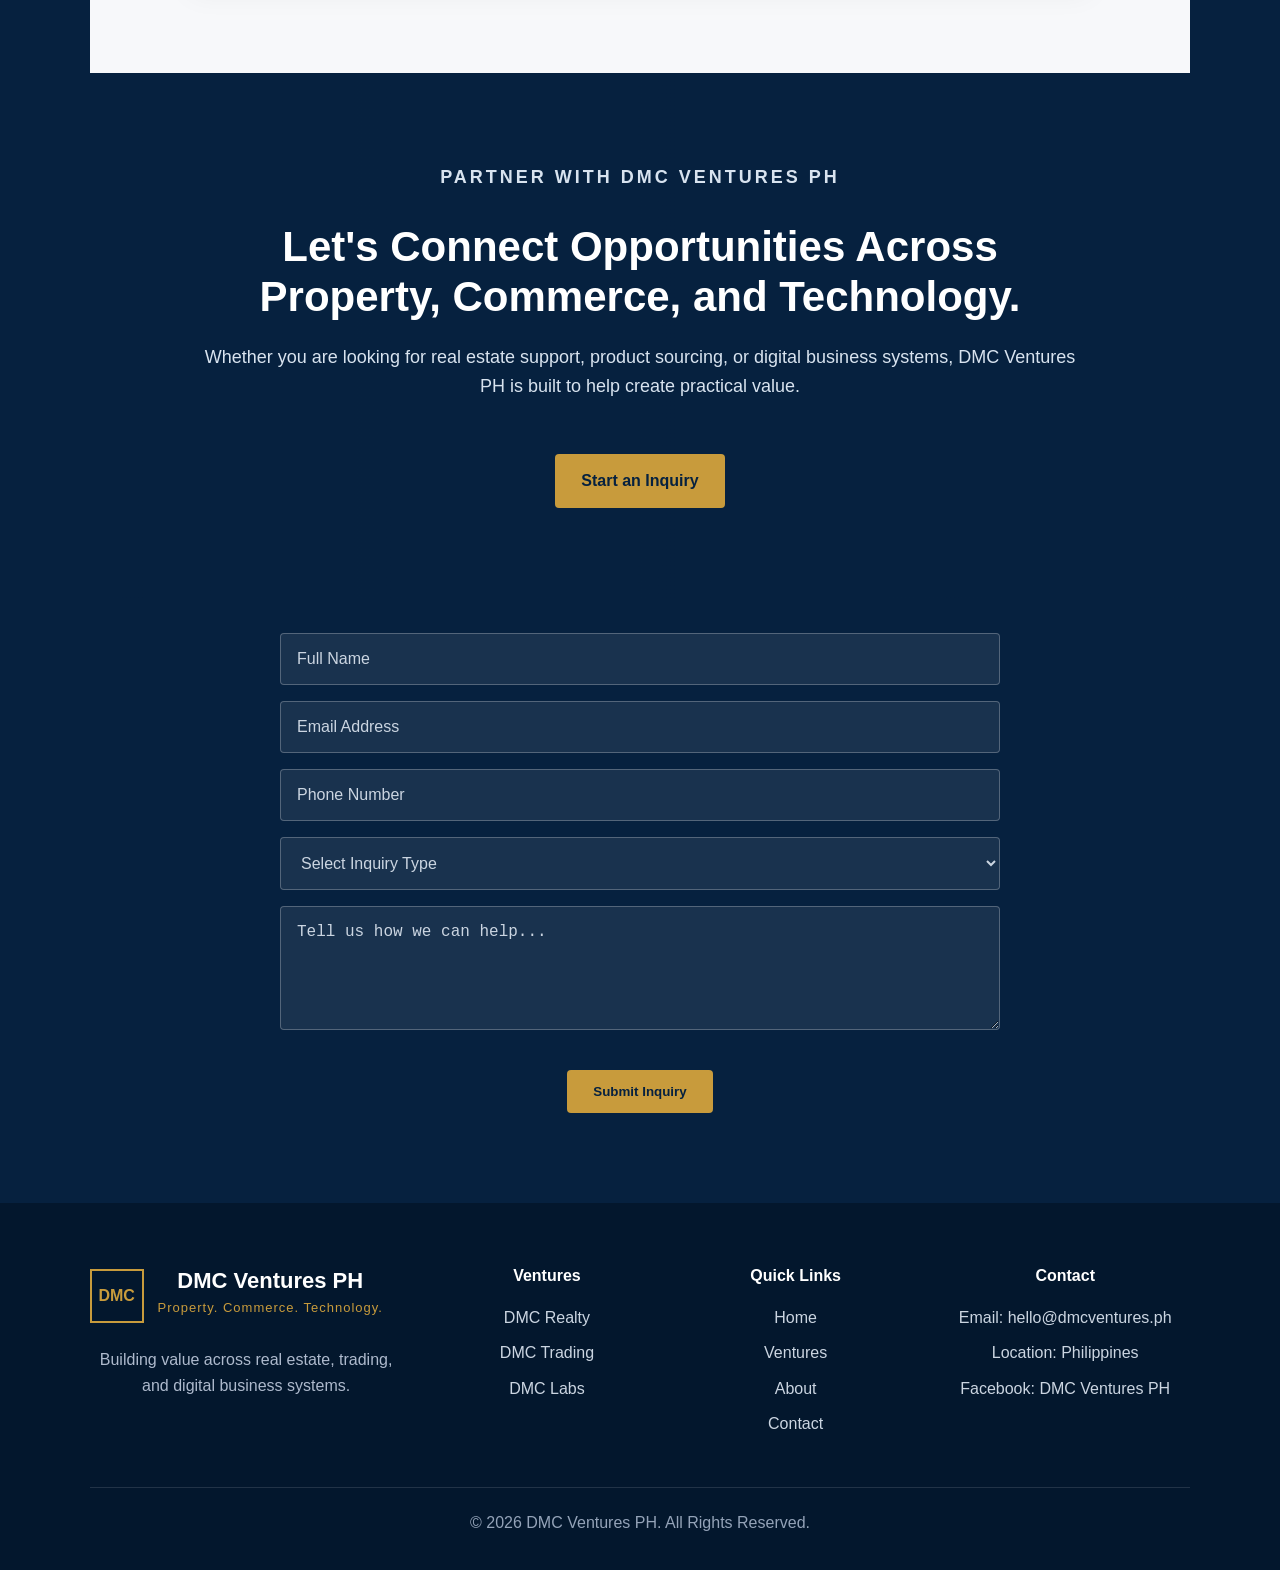
==== commit f2794594: "Add homepage trust and ecosystem sections" ====
--- a/index.html
+++ b/index.html
@@ -8,22 +8,24 @@
 </head>
 <body>
 
-  <header class="navbar">
-    <div class="logo">
-      <div class="logo-mark">DMC</div>
-      <div>
-        <h1>DMC Ventures PH</h1>
-        <p>Property. Commerce. Technology.</p>
-      </div>
-    </div>
-
-    <nav>
-      <a href="#home">Home</a>
-      <a href="#ventures">Ventures</a>
-      <a href="#about">About</a>
-      <a href="#contact">Contact</a>
-    </nav>
-  </header>
+ <header class="navbar">
+  <div class="logo">
+    <div class="logo-mark">DMC</div>
+    <div>
+      <h1>DMC Ventures PH</h1>
+      <p>Property. Commerce. Technology.</p>
+    </div>
+  </div>
+
+  <button class="menu-toggle" id="menuToggle">☰</button>
+
+  <nav id="navMenu">
+    <a href="#home">Home</a>
+    <a href="#ventures">Ventures</a>
+    <a href="#about">About</a>
+    <a href="#contact">Contact</a>
+  </nav>
+</header>
 
   <section id="home" class="hero">
     <div class="hero-content">
@@ -127,6 +129,37 @@
   </div>
 </section>
 
+<section class="section trust-section">
+  <p class="eyebrow center">Our Commitment</p>
+  <h2 class="section-title">Built on Trust, Clarity, and Practical Value</h2>
+
+  <div class="trust-grid">
+    <div class="trust-card">
+      <p>
+        “We believe business should be clear, reliable, and built around real customer needs.”
+      </p>
+      <h4>DMC Ventures PH</h4>
+      <span>Business Principle</span>
+    </div>
+
+    <div class="trust-card">
+      <p>
+        “Whether in property, trading, or digital systems, we focus on organized service and long-term relationships.”
+      </p>
+      <h4>DMC Ventures PH</h4>
+      <span>Service Commitment</span>
+    </div>
+
+    <div class="trust-card">
+      <p>
+        “We start with practical solutions, then improve with systems, data, and technology as the business grows.”
+      </p>
+      <h4>DMC Labs</h4>
+      <span>Growth Mindset</span>
+    </div>
+  </div>
+</section>
+
   <section id="about" class="about">
     <div>
       <p class="eyebrow">About Us</p>
@@ -162,6 +195,46 @@
   <p class="contact-intro">
     Send us your inquiry and we’ll get back to you as soon as possible.
   </p>
+
+  <section class="section ecosystem-section">
+  <p class="eyebrow center">DMC Ecosystem</p>
+  <h2 class="section-title">Three Divisions. One Shared Vision.</h2>
+
+  <div class="ecosystem-timeline">
+    <div class="ecosystem-item">
+      <span>01</span>
+      <div>
+        <h3>DMC Realty</h3>
+        <p>
+          Connects people with property opportunities through brokerage support,
+          marketing, and client advisory.
+        </p>
+      </div>
+    </div>
+
+    <div class="ecosystem-item">
+      <span>02</span>
+      <div>
+        <h3>DMC Trading</h3>
+        <p>
+          Helps source and trade consumer goods for individuals, resellers,
+          and business partners.
+        </p>
+      </div>
+    </div>
+
+    <div class="ecosystem-item">
+      <span>03</span>
+      <div>
+        <h3>DMC Labs</h3>
+        <p>
+          Builds the digital systems, websites, automation, and tools that support
+          business growth.
+        </p>
+      </div>
+    </div>
+  </div>
+</section>
 
   <section class="cta-section">
     <div class="cta-content">
--- a/style.css
+++ b/style.css
@@ -578,4 +578,186 @@
   .footer-grid {
     grid-template-columns: 1fr;
   }
+}
+
+.menu-toggle {
+  display: none;
+  background: none;
+  border: none;
+  color: var(--navy);
+  font-size: 30px;
+  cursor: pointer;
+}
+
+@media (max-width: 900px) {
+  .navbar {
+    flex-direction: row;
+    align-items: center;
+    position: relative;
+  }
+
+  .menu-toggle {
+    display: block;
+  }
+
+  nav {
+    display: none;
+    position: absolute;
+    top: 100%;
+    left: 0;
+    width: 100%;
+    background: var(--white);
+    padding: 20px 7%;
+    box-shadow: 0 12px 24px rgba(0, 0, 0, 0.08);
+  }
+
+  nav.active {
+    display: grid;
+    gap: 14px;
+  }
+
+  nav a {
+    margin: 0;
+  }
+}
+
+.product-grid {
+  display: grid;
+  grid-template-columns: repeat(3, 1fr);
+  gap: 28px;
+}
+
+.product-card {
+  background: var(--white);
+  border: 1px solid #e8e8e8;
+  box-shadow: 0 10px 28px rgba(0, 0, 0, 0.06);
+  overflow: hidden;
+  transition: transform 0.25s ease, box-shadow 0.25s ease;
+}
+
+.product-card:hover {
+  transform: translateY(-8px);
+  box-shadow: 0 18px 40px rgba(0, 0, 0, 0.12);
+}
+
+.product-card img {
+  width: 100%;
+  height: 240px;
+  object-fit: cover;
+  display: block;
+}
+
+.product-info {
+  padding: 28px;
+}
+
+.product-info h3 {
+  color: var(--navy);
+  font-size: 24px;
+  margin-bottom: 10px;
+}
+
+.product-info p {
+  color: var(--muted);
+  margin-bottom: 18px;
+}
+
+.product-info a {
+  color: var(--navy);
+  font-weight: bold;
+  text-decoration: none;
+  border-bottom: 2px solid var(--gold);
+  padding-bottom: 4px;
+}
+
+.product-info a:hover {
+  color: var(--gold);
+}
+
+@media (max-width: 900px) {
+  .product-grid {
+    grid-template-columns: 1fr;
+  }
+}
+
+.trust-section {
+  background: var(--white);
+}
+
+.trust-grid {
+  display: grid;
+  grid-template-columns: repeat(3, 1fr);
+  gap: 28px;
+}
+
+.trust-card {
+  background: var(--light);
+  padding: 34px;
+  border-left: 4px solid var(--gold);
+}
+
+.trust-card p {
+  color: var(--text);
+  font-size: 18px;
+  margin-bottom: 24px;
+}
+
+.trust-card h4 {
+  color: var(--navy);
+  font-size: 18px;
+  margin-bottom: 4px;
+}
+
+.trust-card span {
+  color: var(--muted);
+  font-size: 14px;
+}
+
+@media (max-width: 900px) {
+  .trust-grid {
+    grid-template-columns: 1fr;
+  }
+}
+
+.ecosystem-section {
+  background: var(--light);
+}
+
+.ecosystem-timeline {
+  max-width: 900px;
+  margin: 0 auto;
+  display: grid;
+  gap: 24px;
+}
+
+.ecosystem-item {
+  background: var(--white);
+  display: grid;
+  grid-template-columns: 80px 1fr;
+  gap: 24px;
+  padding: 30px;
+  border-left: 5px solid var(--gold);
+  box-shadow: 0 10px 28px rgba(0, 0, 0, 0.06);
+}
+
+.ecosystem-item span {
+  color: var(--gold);
+  font-size: 28px;
+  font-weight: bold;
+}
+
+.ecosystem-item h3 {
+  color: var(--navy);
+  font-size: 26px;
+  margin-bottom: 8px;
+}
+
+.ecosystem-item p {
+  color: var(--muted);
+}
+
+@media (max-width: 700px) {
+  .ecosystem-item {
+    grid-template-columns: 1fr;
+  }
 }
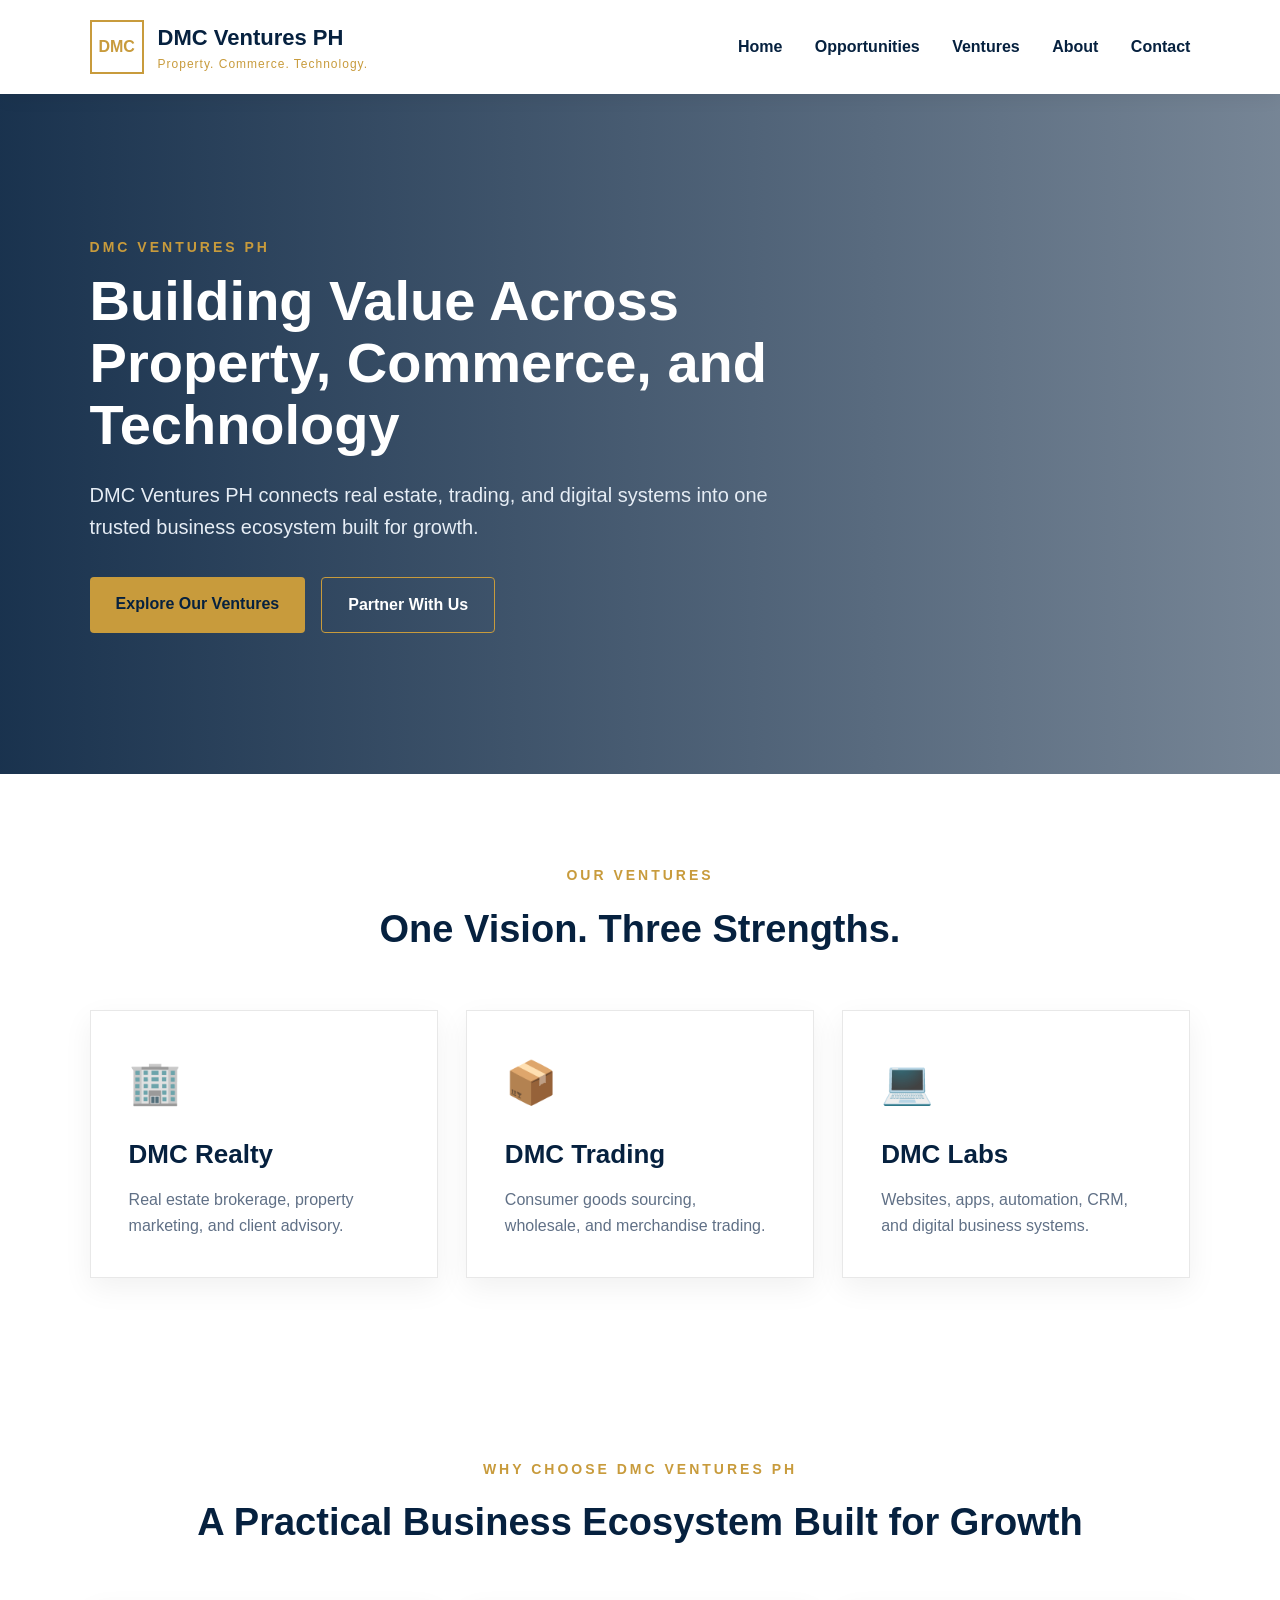
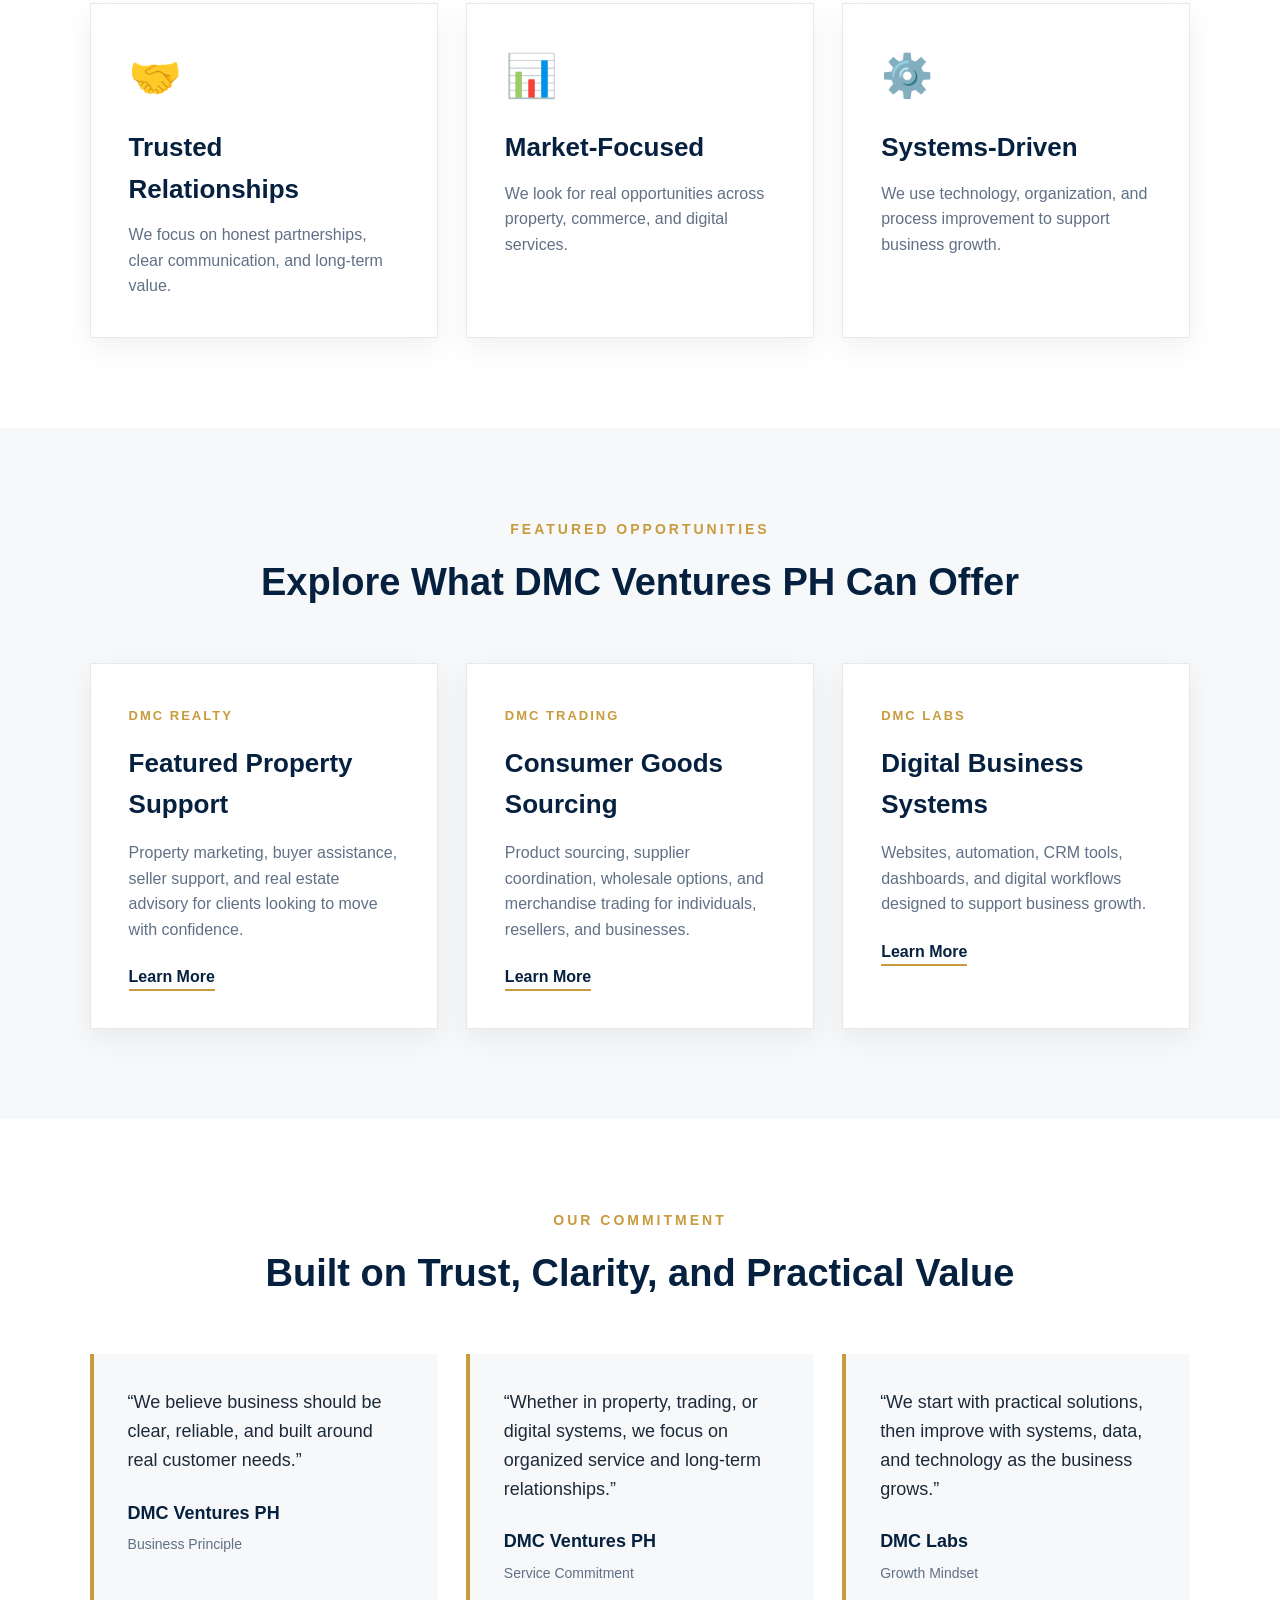
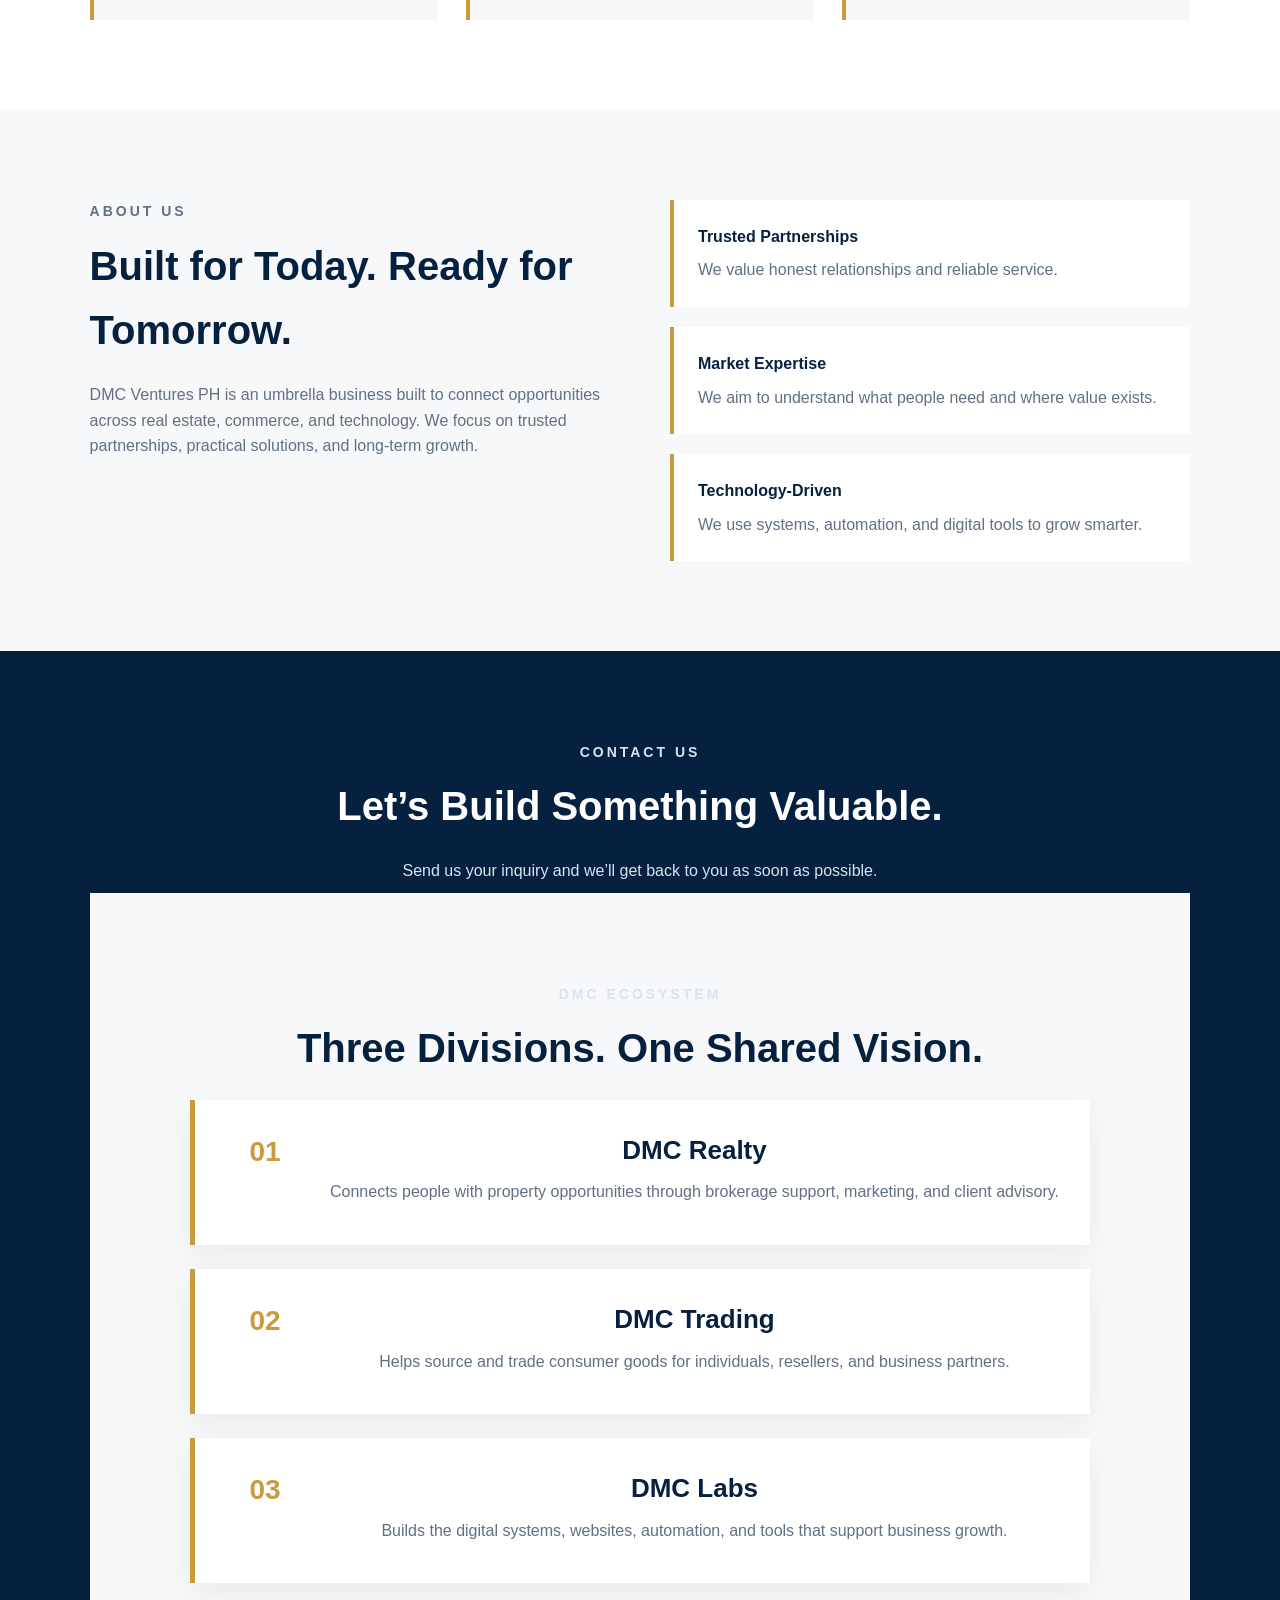
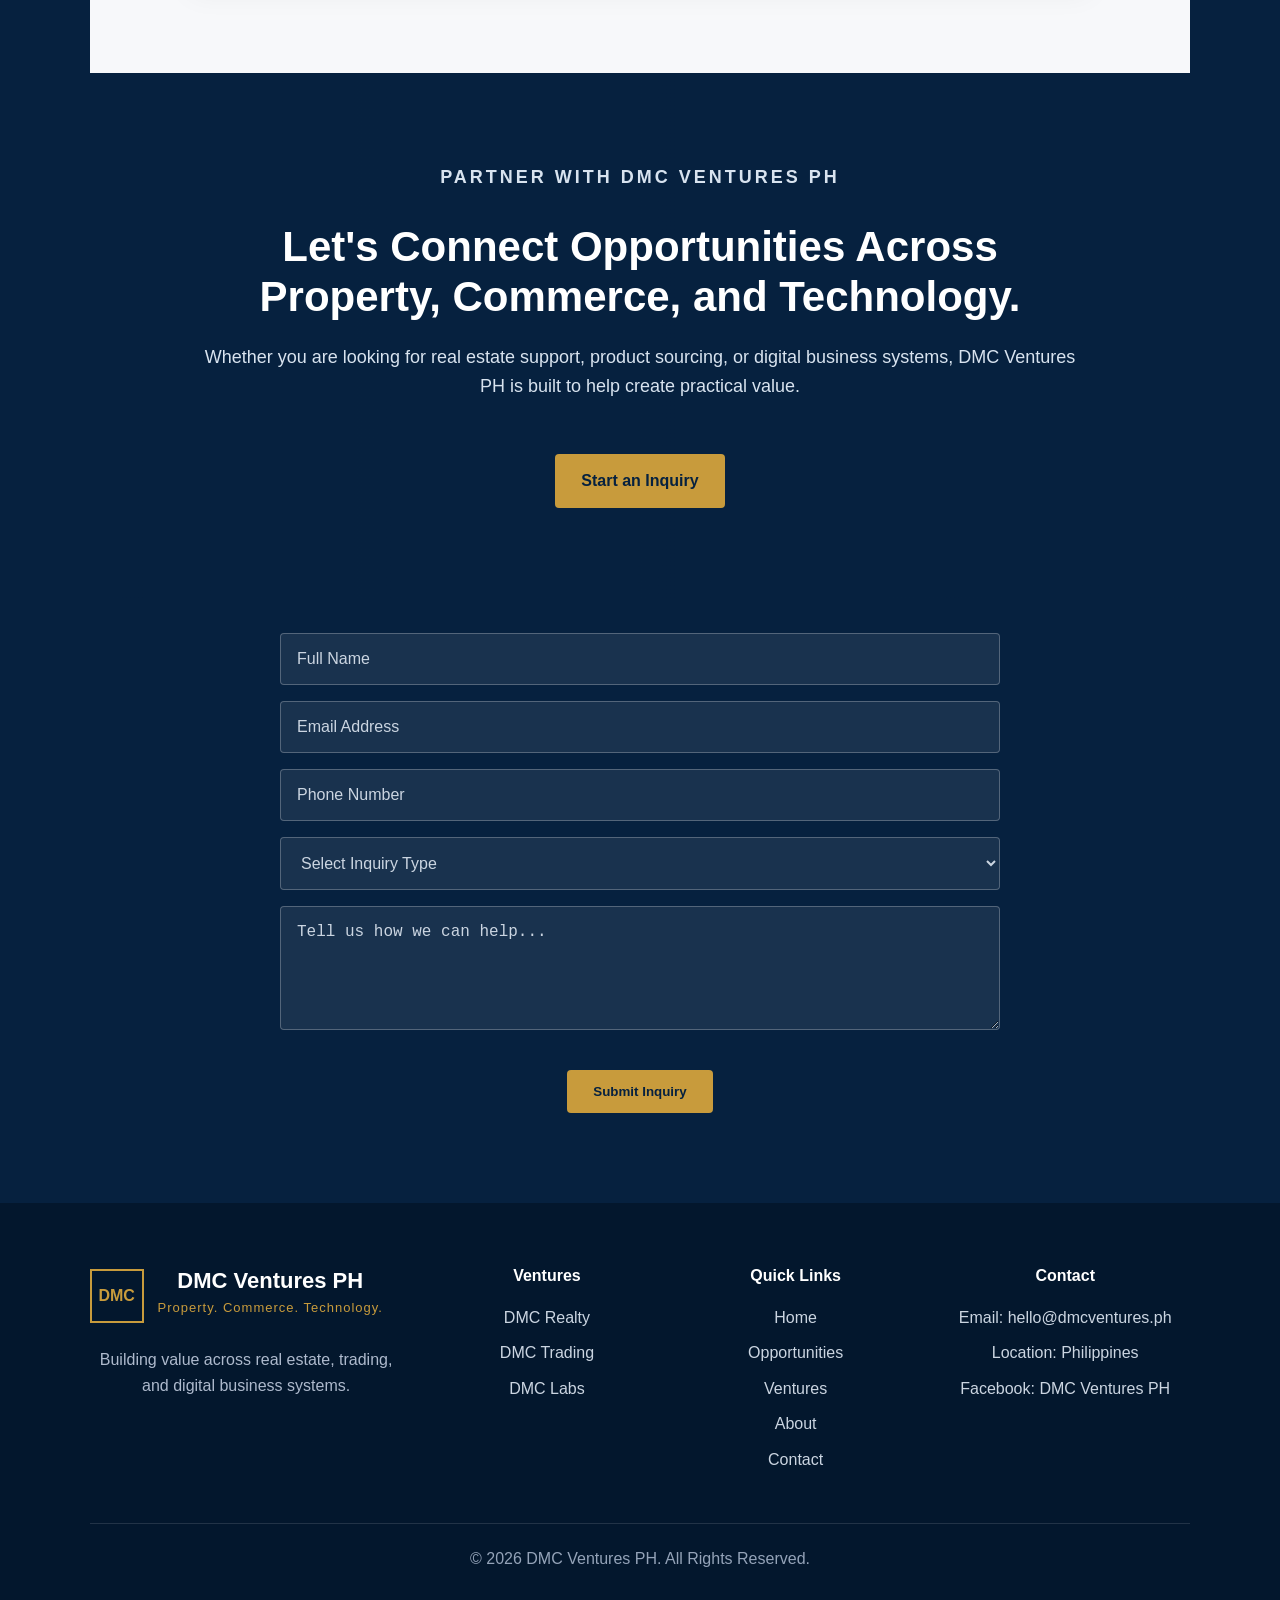
==== commit 8ff04502: "Add opportunities and product category pages" ====
--- a/index.html
+++ b/index.html
@@ -20,11 +20,12 @@
   <button class="menu-toggle" id="menuToggle">☰</button>
 
   <nav id="navMenu">
-    <a href="#home">Home</a>
-    <a href="#ventures">Ventures</a>
-    <a href="#about">About</a>
-    <a href="#contact">Contact</a>
-  </nav>
+  <a href="#home">Home</a>
+  <a href="opportunities.html">Opportunities</a>
+  <a href="#ventures">Ventures</a>
+  <a href="#about">About</a>
+  <a href="#contact">Contact</a>
+</nav>
 </header>
 
   <section id="home" class="hero">
@@ -294,6 +295,7 @@
     <div>
       <h4>Quick Links</h4>
       <a href="#home">Home</a>
+      <a href="opportunities.html">Opportunities</a>
       <a href="#ventures">Ventures</a>
       <a href="#about">About</a>
       <a href="#contact">Contact</a>
--- a/style.css
+++ b/style.css
@@ -760,4 +760,62 @@
   .ecosystem-item {
     grid-template-columns: 1fr;
   }
+}
+
+.opportunity-grid {
+  display: grid;
+  grid-template-columns: repeat(3, 1fr);
+  gap: 28px;
+}
+
+.opportunity-card {
+  background: var(--white);
+  padding: 36px;
+  border: 1px solid #e8e8e8;
+  box-shadow: 0 10px 28px rgba(0, 0, 0, 0.06);
+  transition: transform 0.25s ease, box-shadow 0.25s ease;
+}
+
+.opportunity-card:hover {
+  transform: translateY(-8px);
+  box-shadow: 0 18px 40px rgba(0, 0, 0, 0.12);
+}
+
+.opportunity-card span {
+  display: inline-block;
+  color: var(--gold);
+  font-size: 13px;
+  font-weight: bold;
+  text-transform: uppercase;
+  letter-spacing: 2px;
+  margin-bottom: 14px;
+}
+
+.opportunity-card h3 {
+  color: var(--navy);
+  font-size: 24px;
+  margin-bottom: 12px;
+}
+
+.opportunity-card p {
+  color: var(--muted);
+  margin-bottom: 20px;
+}
+
+.opportunity-card a {
+  color: var(--navy);
+  font-weight: bold;
+  text-decoration: none;
+  border-bottom: 2px solid var(--gold);
+  padding-bottom: 4px;
+}
+
+.opportunity-card a:hover {
+  color: var(--gold);
+}
+
+@media (max-width: 900px) {
+  .opportunity-grid {
+    grid-template-columns: 1fr;
+  }
 }
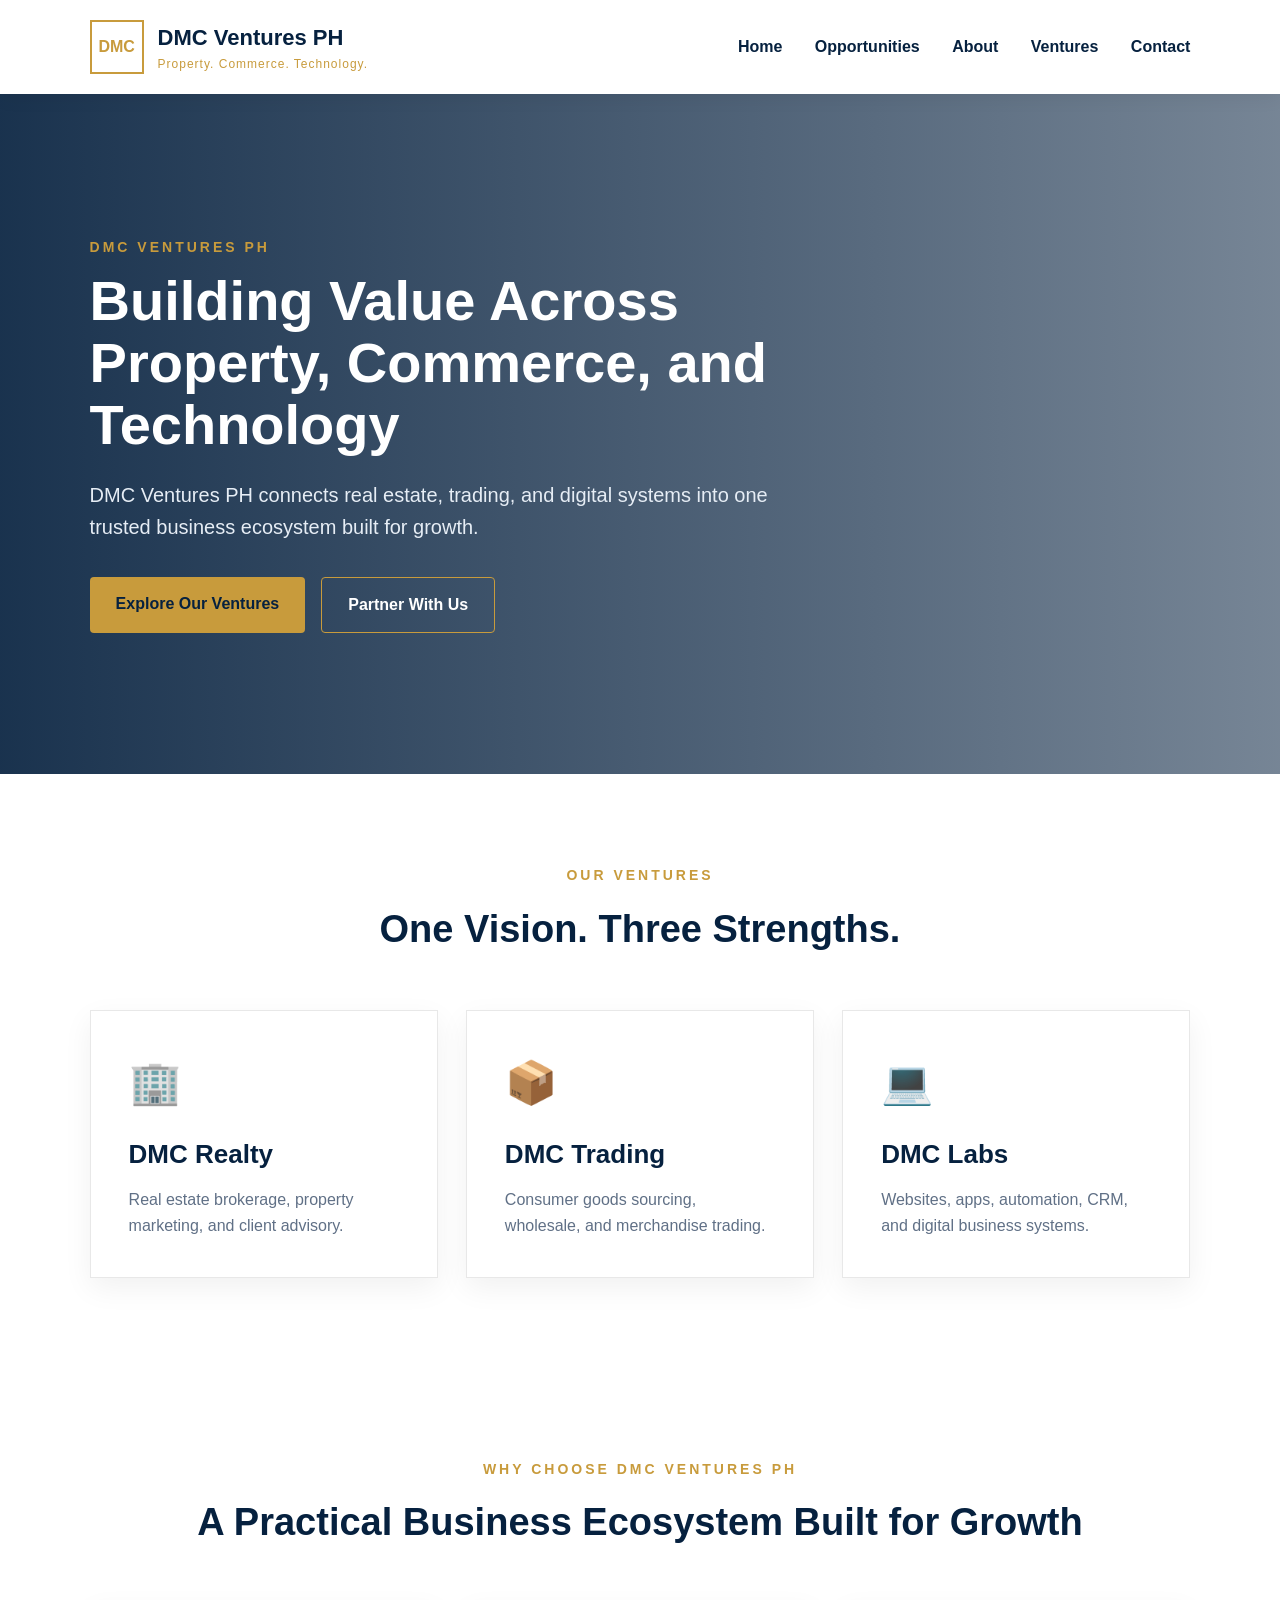
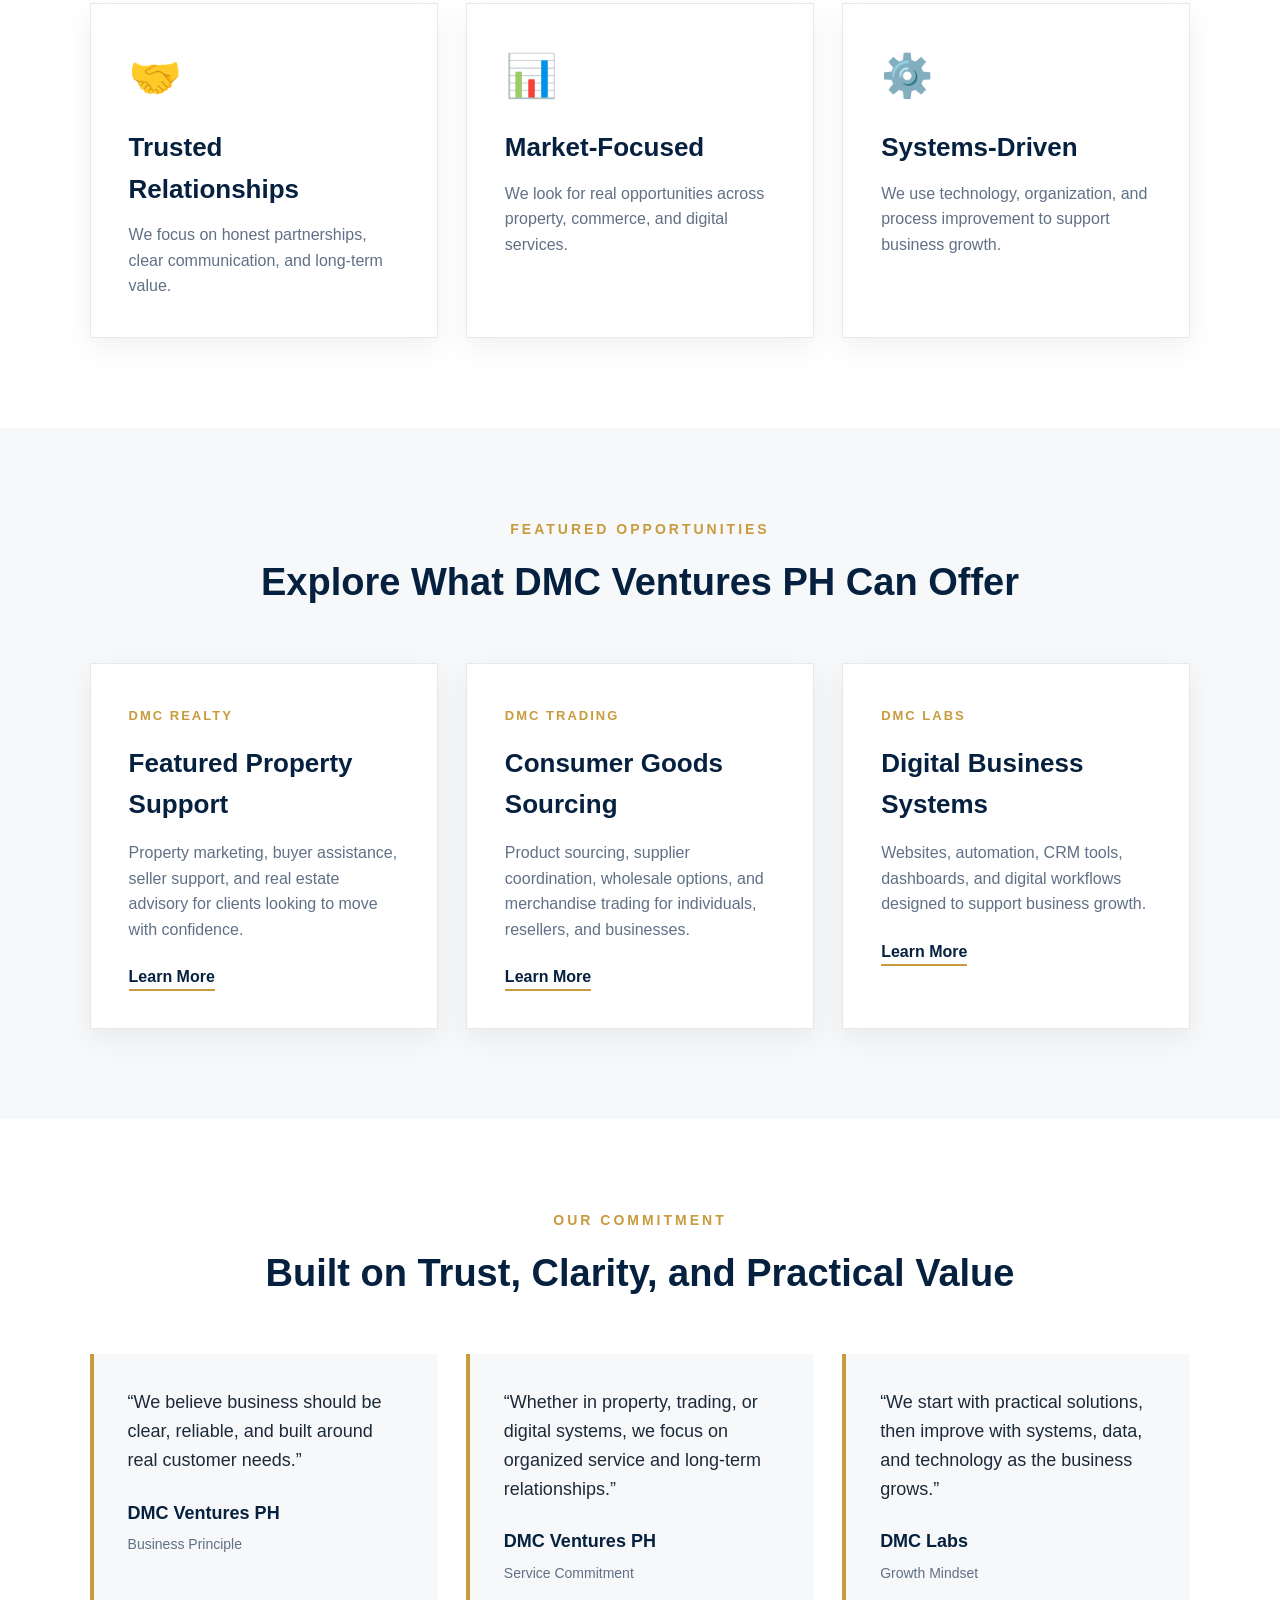
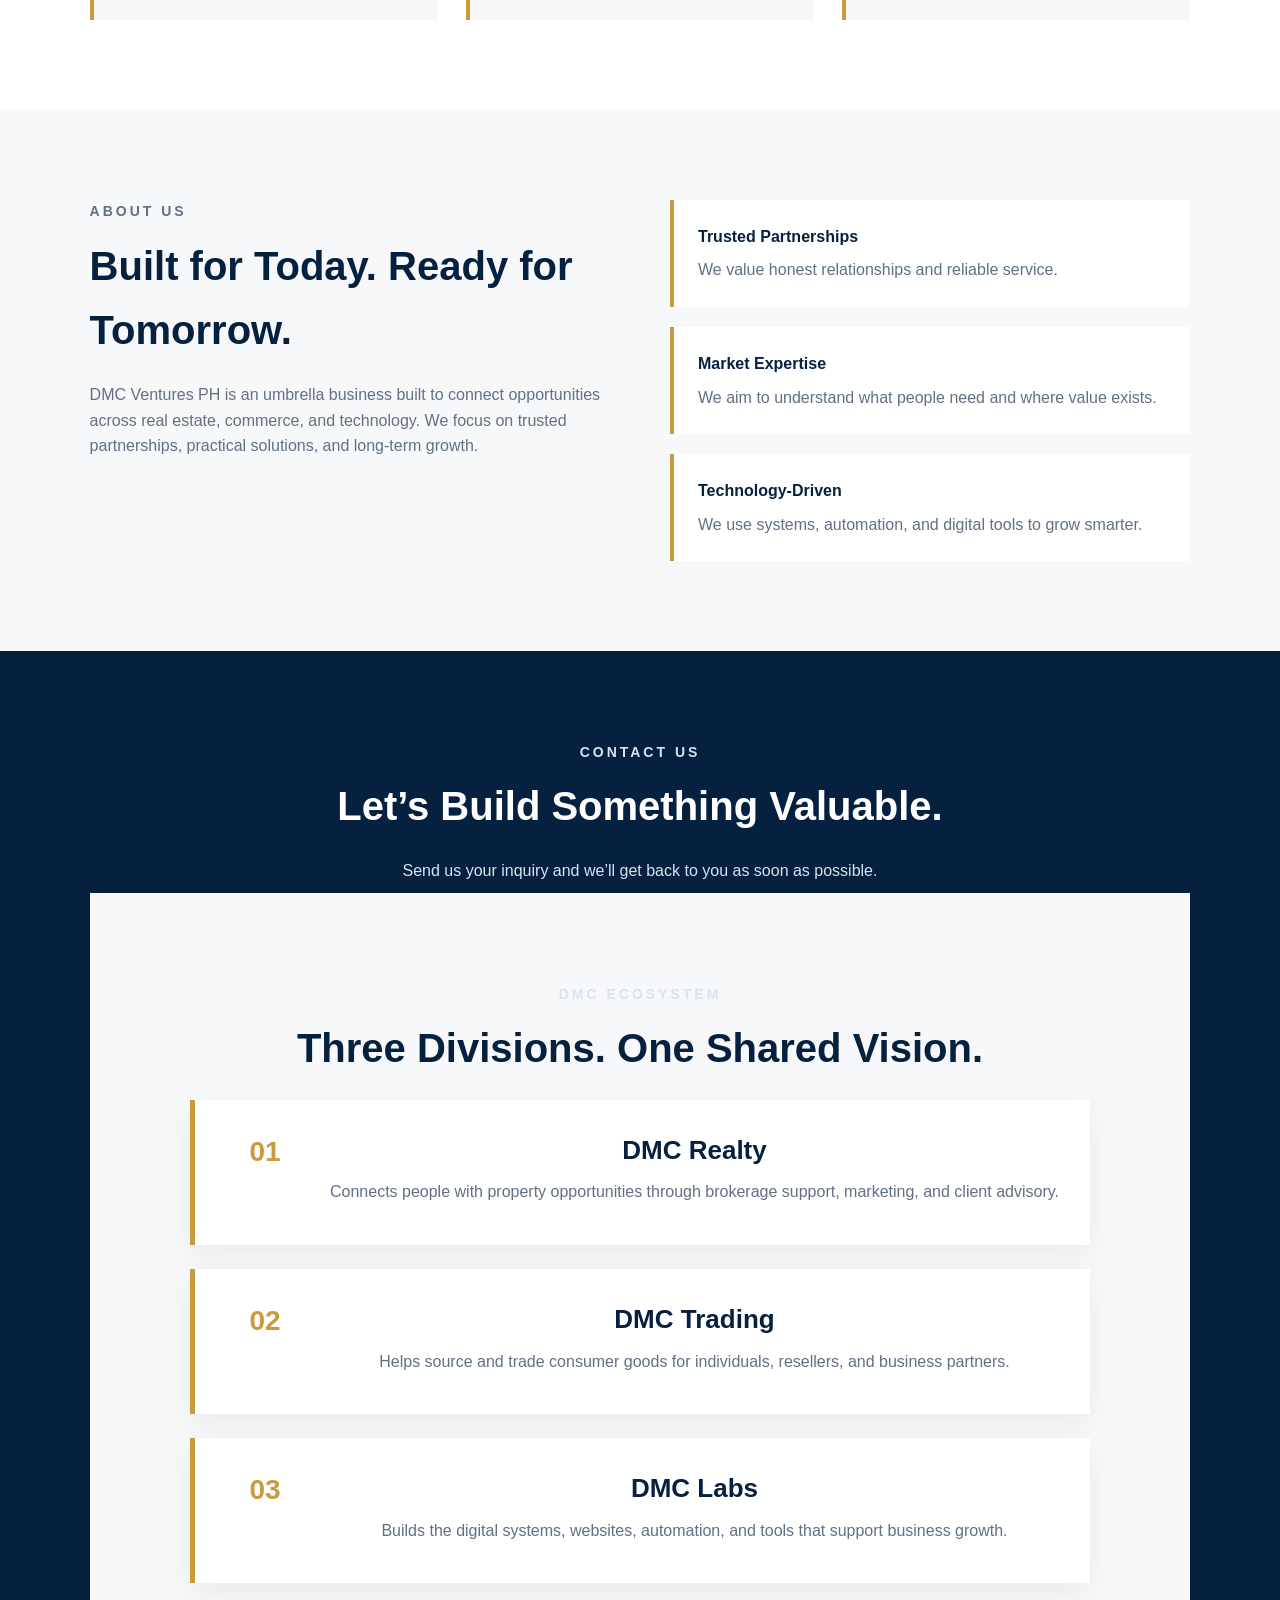
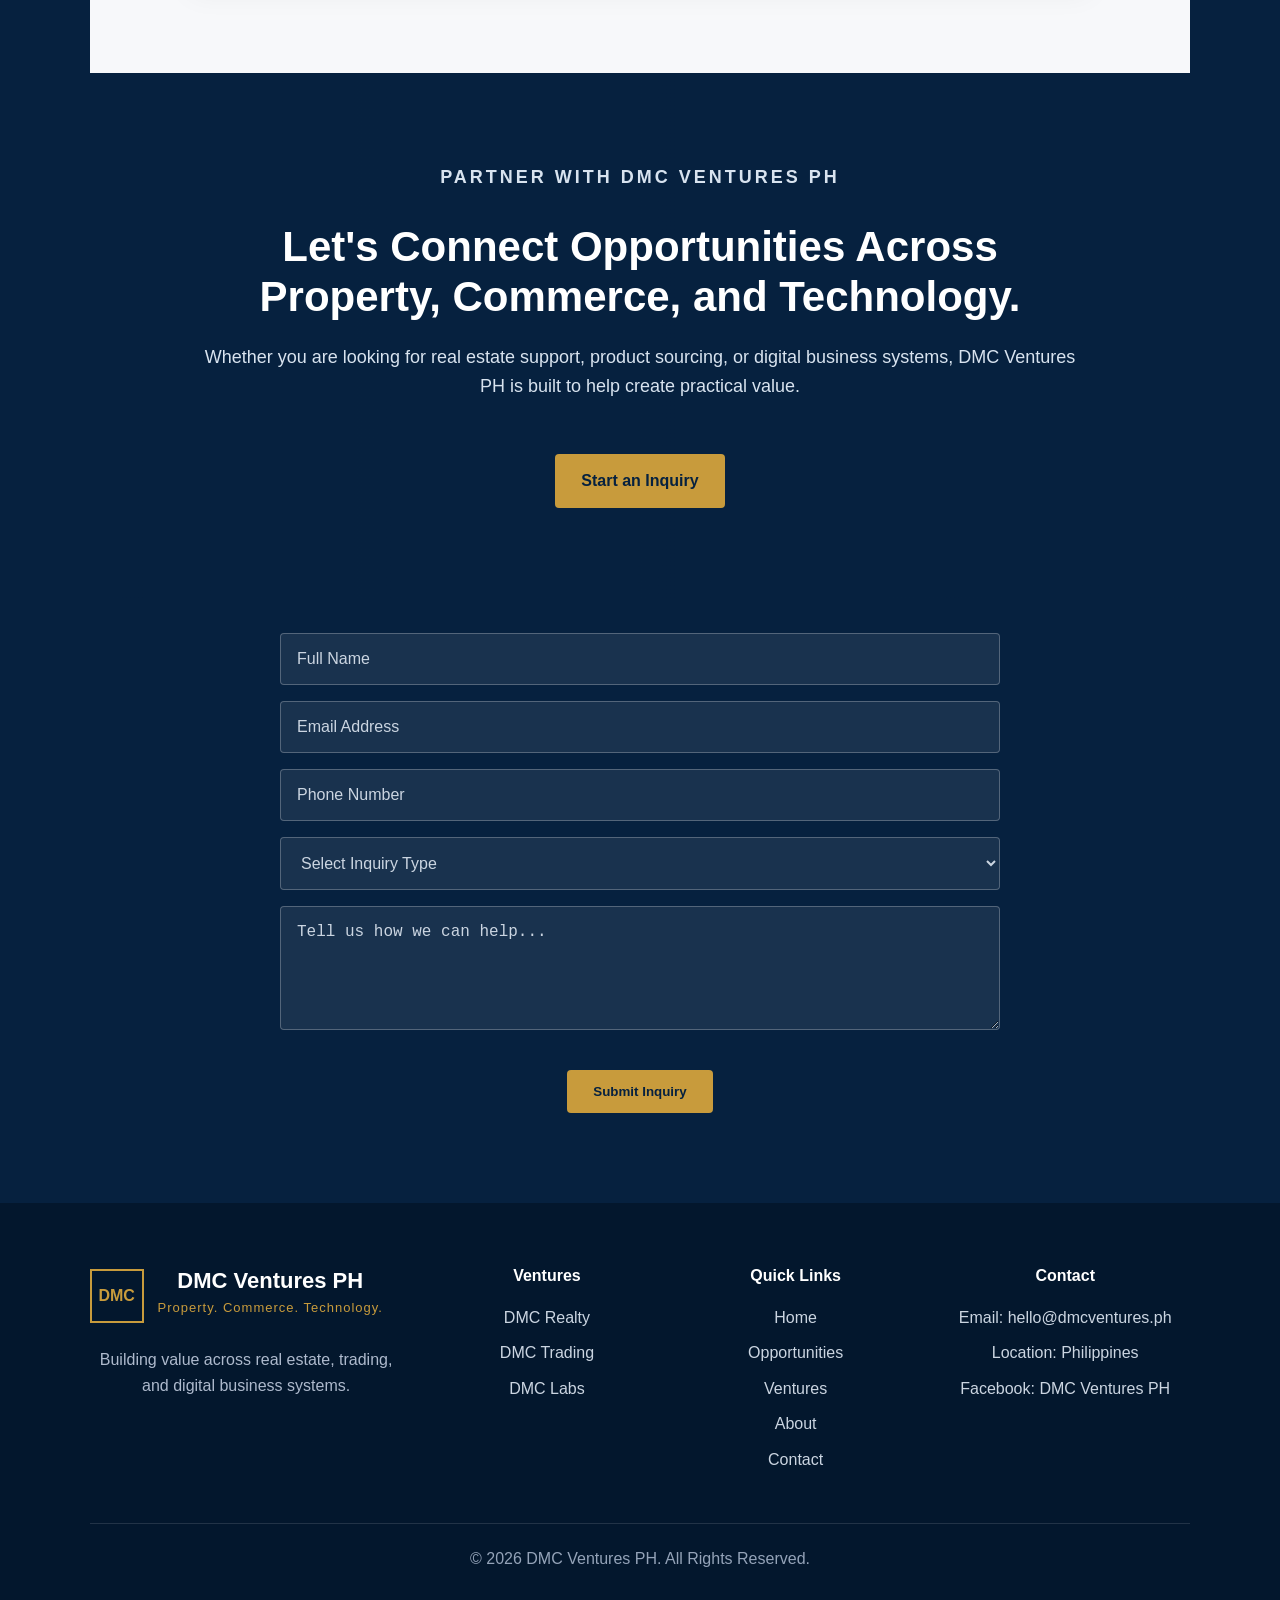
==== commit 3ea8a251: "Add about page and navigation links" ====
--- a/index.html
+++ b/index.html
@@ -22,8 +22,8 @@
   <nav id="navMenu">
   <a href="#home">Home</a>
   <a href="opportunities.html">Opportunities</a>
+  <a href="about.html">About</a>
   <a href="#ventures">Ventures</a>
-  <a href="#about">About</a>
   <a href="#contact">Contact</a>
 </nav>
 </header>
@@ -249,10 +249,10 @@
     </div>
   </section>
 
-  <form class="contact-form" action="thank-you.html" method="get">
-    <input type="text" placeholder="Full Name" required />
-    <input type="email" placeholder="Email Address" required />
-    <input type="text" placeholder="Phone Number" />
+  <form class="contact-form" action="https://formspree.io/f/xlgyqlvb" method="POST">
+    <input type="text" name="name" placeholder="Full Name" required />
+    <input type="email" name="email" placeholder="Email Address" required />
+    <input type="text" name="phone" placeholder="Phone Number" />
     
     <select required>
       <option value="">Select Inquiry Type</option>
@@ -262,7 +262,10 @@
       <option value="general">General Inquiry</option>
     </select>
 
-    <textarea placeholder="Tell us how we can help..." rows="5" required></textarea>
+    <textarea name="message" placeholder="Tell us how we can help..." rows="5" required></textarea>
+
+    <input type="hidden" name="_subject" value="New DMC Ventures PH Inquiry" />
+<input type="hidden" name="_template" value="table" />
 
     <button type="submit" class="btn primary">Submit Inquiry</button>
   </form>
@@ -297,7 +300,7 @@
       <a href="#home">Home</a>
       <a href="opportunities.html">Opportunities</a>
       <a href="#ventures">Ventures</a>
-      <a href="#about">About</a>
+      <a href="about.html">About</a>
       <a href="#contact">Contact</a>
     </div>
 
